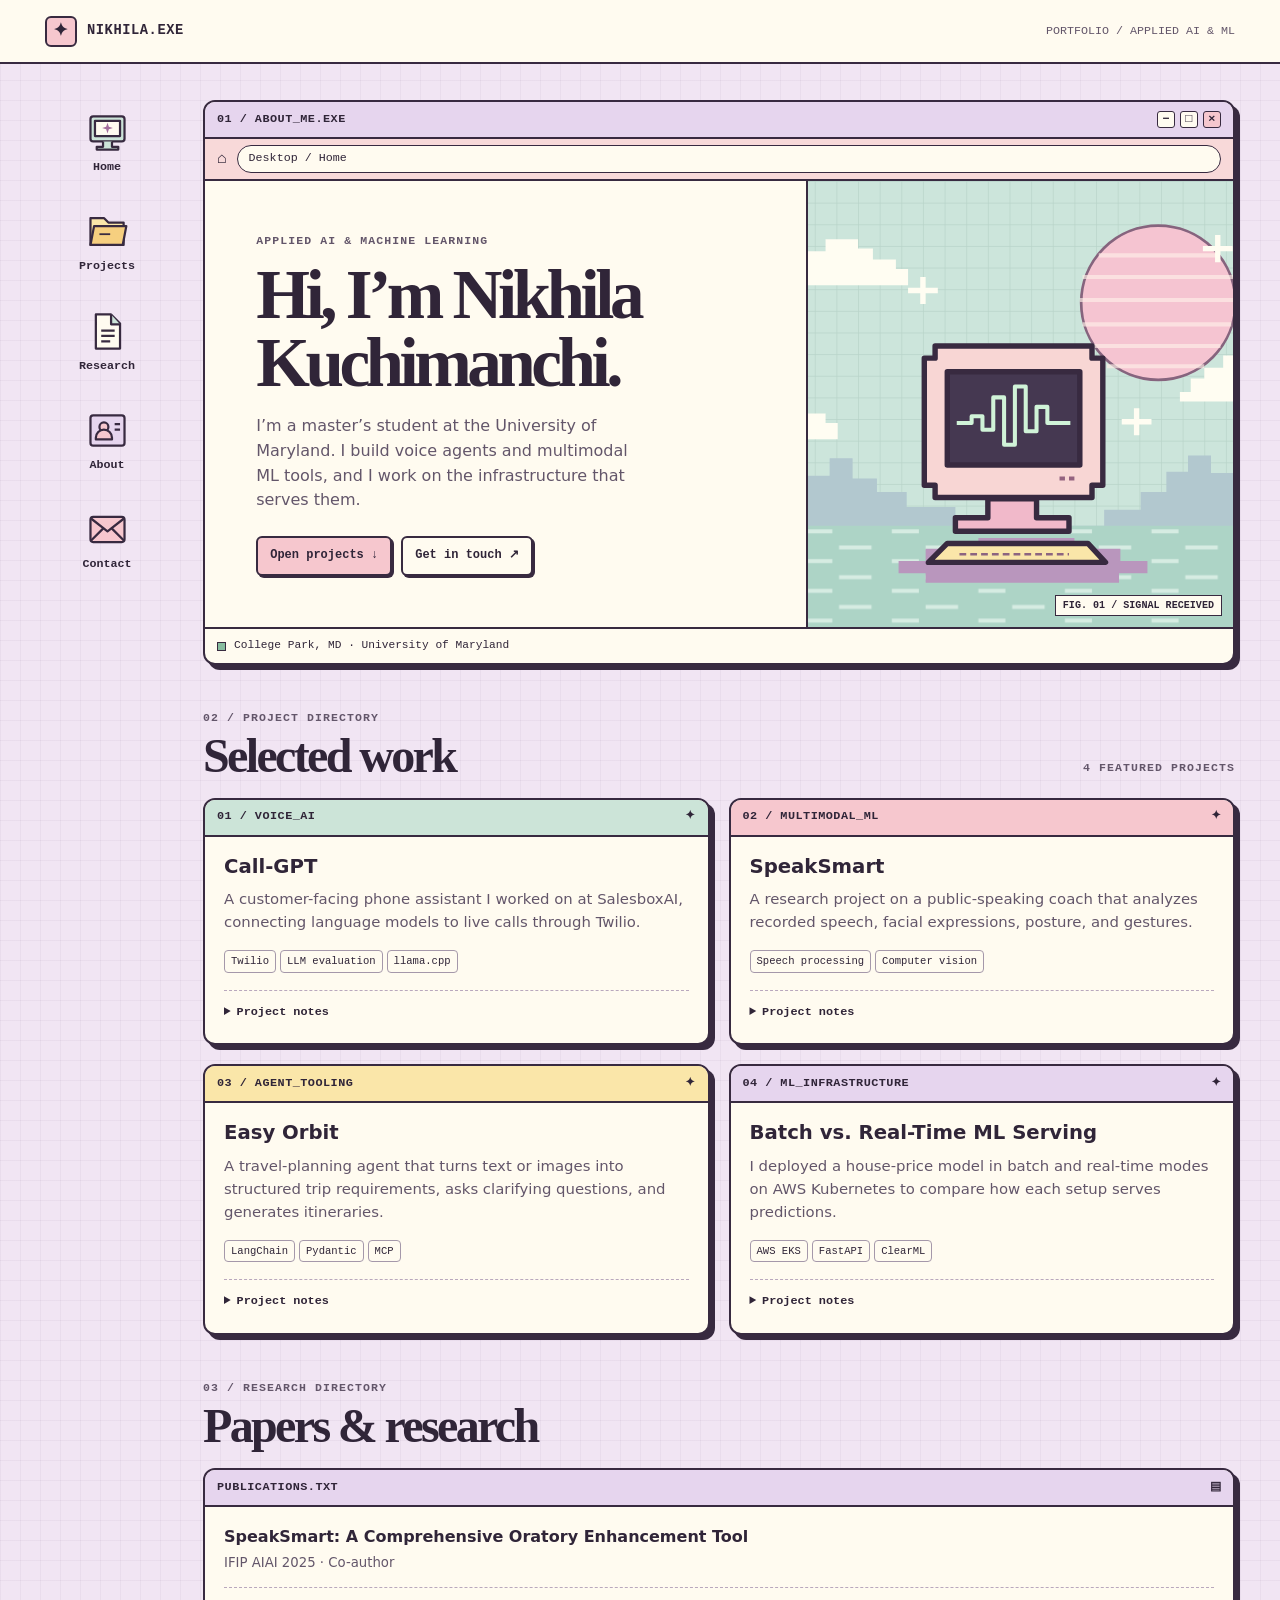
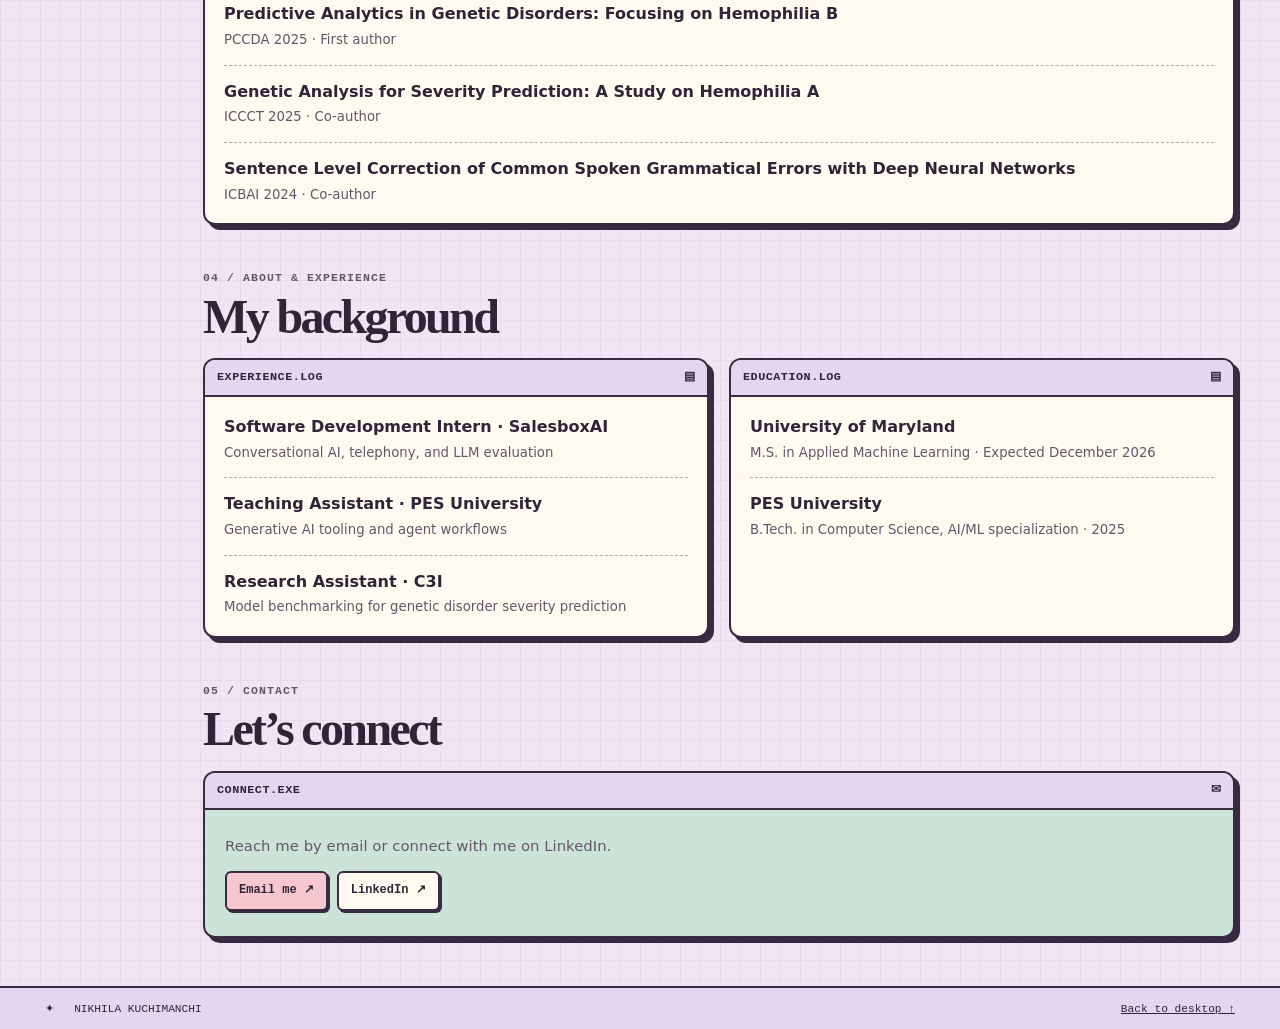
==== index.html @ ba409676 "Add files via upload" ====
<!doctype html>
<html lang="en">
<head>
<meta charset="utf-8">
<meta name="viewport" content="width=device-width,initial-scale=1">
<meta name="description" content="Nikhila Kuchimanchi’s portfolio. Applied machine learning, voice AI, multimodal research, and cloud deployment.">
<meta property="og:type" content="website">
<meta property="og:title" content="Nikhila Kuchimanchi | Applied AI & ML">
<meta property="og:description" content="Explore my work in voice AI, agent tooling, multimodal ML, and cloud deployment.">
<meta name="theme-color" content="#e4d5ec">
<title>Nikhila Kuchimanchi | Applied AI & ML</title>
<style>
:root {
  color-scheme: light;
  --ink: #302538;
  --muted: #63566a;
  --border: #382a40;
  --paper: #fffbf0;
  --lilac: #e6d5ee;
  --pink: #f6c7ce;
  --mint: #cce4d8;
  --yellow: #fae6a9;
  --mono: ui-monospace, "SFMono-Regular", Consolas, monospace;
}
* { box-sizing: border-box; }
html { scroll-behavior: smooth; }
body {
  margin: 0;
  color: var(--ink);
  font-family: system-ui, sans-serif;
  background-color: #f1e5f3;
  background-image: linear-gradient(#755b8010 1px, transparent 1px), linear-gradient(90deg, #755b8010 1px, transparent 1px);
  background-size: 20px 20px;
  line-height: 1.55;
}
a { color: inherit; }
a:focus-visible, summary:focus-visible { outline: 3px solid #7b477a; outline-offset: 4px; }
.skip { position: absolute; left: .7rem; top: -6rem; z-index: 3; background: var(--paper); padding: .5rem .8rem; }
.skip:focus { top: .7rem; }
.shell { width: min(1190px, calc(100% - 48px)); margin: 0 auto; }
.mono { font-family: var(--mono); }
.top { background: var(--paper); border-bottom: 2px solid var(--border); }
.top .shell, .taskbar .shell { display: flex; align-items: center; justify-content: space-between; gap: 16px; }
.top .shell { min-height: 62px; }
.brand { display: inline-flex; align-items: center; gap: 10px; font-size: .86rem; font-weight: 800; text-decoration: none; letter-spacing: .04em; }
.brand-mark { display: grid; place-items: center; width: 32px; height: 31px; border: 2px solid var(--border); border-radius: 6px; background: var(--pink); font-size: 1.12rem; }
.top-note { font-size: .73rem; color: var(--muted); }
.desktop { display: grid; grid-template-columns: 124px minmax(0, 1fr); gap: 34px; align-items: start; padding-block: 36px 48px; }
.shortcuts { position: sticky; top: 24px; display: grid; gap: 13px; }
.shortcut { display: grid; justify-items: center; gap: 5px; text-align: center; padding: 10px 5px; border: 1px solid transparent; border-radius: 7px; text-decoration: none; font: 700 .73rem/1.4 var(--mono); }
.shortcut:hover { background: var(--paper); border-color: var(--border); }
.shortcut svg { width: 43px; height: 43px; }
main { min-width: 0; }
section { scroll-margin-top: 22px; }
.window { border: 2px solid var(--border); border-radius: 12px; background: var(--paper); box-shadow: 5px 5px 0 var(--border); overflow: hidden; }
.titlebar { background: var(--lilac); min-height: 37px; border-bottom: 2px solid var(--border); padding: 6px 12px; display: flex; justify-content: space-between; align-items: center; gap: 10px; font: 800 .74rem/1.3 var(--mono); letter-spacing: .04em; }
.controls { display: inline-flex; gap: 5px; flex-shrink: 0; }
.controls span { display: grid; place-items: center; width: 18px; height: 17px; border: 1px solid var(--border); border-radius: 3px; background: var(--paper); }
.controls span:last-child { background: var(--pink); }
.address { display: flex; align-items: center; gap: 10px; min-height: 42px; padding: 6px 12px; background: #f8d9d9; border-bottom: 2px solid var(--border); font: .73rem/1.3 var(--mono); }
.address a { font-size: 1rem; font-weight: 800; text-decoration: none; }
.address span { flex: 1; background: var(--paper); border: 1px solid var(--border); border-radius: 20px; padding: 5px 11px; }
.hero { display: grid; grid-template-columns: minmax(0, 1.17fr) minmax(0, .83fr); }
.hero-copy { padding: clamp(24px, 4vw, 54px); align-self: center; }
.eyebrow { margin: 0 0 12px; color: var(--muted); font: 800 .72rem/1.5 var(--mono); letter-spacing: .095em; text-transform: uppercase; }
h1, h2, h3, p { overflow-wrap: break-word; }
h1, h2 { font-family: Georgia, serif; }
h1 { margin: 0; font-size: clamp(2.5rem, 5.4vw, 4.9rem); line-height: .98; letter-spacing: -.065em; }
.hero-copy .intro { max-width: 39ch; color: var(--muted); margin: 17px 0 23px; font-size: 1rem; }
.buttons { display: flex; flex-wrap: wrap; gap: 9px; }
.button { display: inline-flex; align-items: center; min-height: 40px; padding: 8px 12px; border: 2px solid var(--border); border-radius: 6px; background: var(--pink); box-shadow: 2px 2px var(--border); font: 800 .75rem/1.3 var(--mono); text-decoration: none; }
.button.alt { background: var(--paper); }
.button:hover { background: var(--yellow); }
.art { position: relative; display: grid; place-items: center; min-height: 330px; overflow: hidden; border-left: 2px solid var(--border); background: #cfe5dc; }
.art svg { width: 100%; height: 100%; min-height: inherit; position: absolute; inset: 0; }
.art-label { position: absolute; bottom: 11px; right: 11px; background: var(--paper); border: 1px solid var(--border); padding: 4px 7px; font: 700 .63rem var(--mono); }
.status { display: flex; gap: 8px; align-items: center; padding: 9px 12px; border-top: 2px solid var(--border); font: .7rem/1.4 var(--mono); }
.status-dot { width: 9px; height: 9px; background: #87bc9f; border: 1px solid var(--border); display: inline-block; flex: 0 0 9px; }
.section-head { display: flex; align-items: end; justify-content: space-between; flex-wrap: wrap; gap: 8px 24px; margin: 44px 0 16px; }
.section-head h2 { font-size: clamp(2rem, 4vw, 3rem); letter-spacing: -.055em; line-height: 1.05; margin: 0; }
.section-head p { margin: 0 0 5px; }
.projects { display: grid; grid-template-columns: repeat(2, minmax(0, 1fr)); gap: 19px; align-items: start; }
.project .titlebar { background: var(--mint); }
.project:nth-child(2) .titlebar { background: var(--pink); }
.project:nth-child(3) .titlebar { background: var(--yellow); }
.project:nth-child(4) .titlebar { background: var(--lilac); }
.project-body, .pane { padding: 18px 19px; }
.project h3, .pane h3 { margin: 0; font-size: 1.23rem; line-height: 1.25; }
.project p, .pane p { margin: 9px 0 13px; font-size: .93rem; color: var(--muted); }
.tag { display: inline-block; margin: 0 4px 5px 0; padding: 3px 6px; border: 1px solid #a598aa; border-radius: 4px; font: .66rem/1.35 var(--mono); }
details { margin-top: 12px; padding-top: 9px; border-top: 1px dashed #b9a8bd; }
summary { width: fit-content; cursor: pointer; font: 800 .74rem/1.5 var(--mono); padding: 4px 0; }
summary:hover { text-decoration: underline; }
.research-list, .experience-list { list-style: none; padding: 0; margin: 0; }
.research-list li, .experience-list li { padding: 14px 0; border-top: 1px dashed #b9a8bd; }
.research-list li:first-child, .experience-list li:first-child { border-top: 0; padding-top: 0; }
.research-list li:last-child, .experience-list li:last-child { padding-bottom: 0; }
.research-list span, .experience-list span { display: block; color: var(--muted); font-size: .83rem; margin-top: 3px; }
.about-layout { display: grid; grid-template-columns: 1fr 1fr; gap: 20px; }
.contact { background: var(--mint); }
.contact .pane { padding: 25px 20px; }
.contact p { margin-top: 0; }
.taskbar { background: var(--lilac); border-top: 2px solid var(--border); }
.taskbar .shell { padding-block: 13px; font-size: .7rem; }
@media (max-width: 920px) {
  .desktop { grid-template-columns: 90px minmax(0, 1fr); gap: 17px; }
  .hero-copy { padding: 28px; }
}
@media (max-width: 720px) {
  .shell { width: calc(100% - 34px); }
  .desktop { display: block; padding-top: 10px; }
  .shortcuts { position: static; display: grid; grid-template-columns: repeat(5, minmax(0, 1fr)); gap: 2px; margin-bottom: 10px; }
  .shortcut { padding: 5px 1px; font-size: .61rem; }
  .shortcut svg { width: 32px; height: 32px; }
  .hero { grid-template-columns: minmax(0, 1fr); }
  .hero-copy { padding: 24px; }
  .art { min-height: 220px; border-left: 0; border-top: 2px solid var(--border); }
  .art-label { display: none; }
  .top .shell { min-height: 51px; }
}
@media (max-width: 520px) {
  .projects, .about-layout { grid-template-columns: minmax(0, 1fr); }
  .top-note { display: none; }
  .section-head { margin-top: 33px; }
}
@media (prefers-reduced-motion: reduce) { html { scroll-behavior: auto; } }
</style>
</head>
<body id="top">
<a class="skip" href="#main">Skip to content</a>
<svg xmlns="http://www.w3.org/2000/svg" width="0" height="0" aria-hidden="true" style="position:absolute">
  <symbol id="i-home" viewBox="0 0 48 48"><g stroke="#382a40" stroke-width="2.5" stroke-linejoin="round"><rect x="5" y="6" width="38" height="28" rx="3" fill="#cce4d8"/><rect x="10" y="11" width="28" height="17" fill="#fffbf0"/><path d="M19 34v6h-7v3h24v-3h-7v-6" fill="#cce4d8"/></g><path d="m24 13 1.5 4.5L30 19l-4.5 1.5L24 25l-1.5-4.5L18 19l4.5-1.5Z" fill="#a36c9d"/></symbol>
  <symbol id="i-folder" viewBox="0 0 48 48"><g stroke="#382a40" stroke-width="2.5" stroke-linejoin="round"><path d="M5 39V9h15l5 5h17v25Z" fill="#fae6a9"/><path d="M5 39l4-21h36l-4 21Z" fill="#f6cf7f"/></g><path d="M15 27h12" stroke="#382a40" stroke-width="2"/></symbol>
  <symbol id="i-file" viewBox="0 0 48 48"><g stroke="#382a40" stroke-width="2.5" stroke-linejoin="round"><path d="M11 5h17l10 10v28H11Z" fill="#fffbf0"/><path d="M28 5v11h10" fill="#cce4d8"/><path d="M17 23h15m-15 6h15m-15 6h10"/></g></symbol>
  <symbol id="i-user" viewBox="0 0 48 48"><g stroke="#382a40" stroke-width="2.5" stroke-linejoin="round"><rect x="5" y="7" width="38" height="34" rx="3" fill="#e6d5ee"/><circle cx="20" cy="20" r="5" fill="#f6c7ce"/><path d="M11 34v-2a9 9 0 0 1 18 0v2Z" fill="#f6c7ce"/><path d="M32 17h6m-6 6h6"/></g></symbol>
  <symbol id="i-mail" viewBox="0 0 48 48"><g stroke="#382a40" stroke-width="2.5" stroke-linejoin="round"><rect x="5" y="10" width="38" height="28" rx="3" fill="#f6c7ce"/><path d="m6 12 18 14 18-14M6 36l13-13m23 13L29 23" fill="none"/></g></symbol>
</svg>
<header class="top">
  <div class="shell">
    <a href="#top" class="brand mono"><span class="brand-mark" aria-hidden="true">✦</span> NIKHILA.EXE</a>
    <span class="top-note mono">PORTFOLIO / APPLIED AI &amp; ML</span>
  </div>
</header>
<div class="shell desktop">
  <nav class="shortcuts" aria-label="Desktop shortcuts">
    <a class="shortcut" href="#top"><svg aria-hidden="true"><use href="#i-home"/></svg>Home</a>
    <a class="shortcut" href="#projects"><svg aria-hidden="true"><use href="#i-folder"/></svg>Projects</a>
    <a class="shortcut" href="#research"><svg aria-hidden="true"><use href="#i-file"/></svg>Research</a>
    <a class="shortcut" href="#experience"><svg aria-hidden="true"><use href="#i-user"/></svg>About</a>
    <a class="shortcut" href="#contact"><svg aria-hidden="true"><use href="#i-mail"/></svg>Contact</a>
  </nav>
  <main id="main">
    <section class="window" aria-labelledby="intro-title">
      <div class="titlebar"><span>01 / ABOUT_ME.EXE</span><span class="controls" aria-hidden="true"><span>−</span><span>□</span><span>×</span></span></div>
      <div class="address"><a href="#top" aria-label="Back to desktop top">⌂</a><span>Desktop / Home</span></div>
      <div class="hero">
        <div class="hero-copy">
          <p class="eyebrow">Applied AI &amp; Machine Learning</p>
          <h1 id="intro-title">Hi, I’m Nikhila Kuchimanchi.</h1>
          <p class="intro">I’m a master’s student at the University of Maryland. I build voice agents and multimodal ML tools, and I work on the infrastructure that serves them.</p>
          <div class="buttons"><a class="button" href="#projects">Open projects ↓</a><a class="button alt" href="#contact">Get in touch ↗</a></div>
        </div>
        <div class="art">
          <svg viewBox="0 0 400 330" preserveAspectRatio="xMidYMid slice" role="img" aria-label="Pixel art of a retro computer showing a speech waveform under a pastel sky">
            <defs>
              <pattern id="sky-grid" width="16" height="16" patternUnits="userSpaceOnUse"><path d="M16 0H0v16" fill="none" stroke="#6b8f83" stroke-opacity=".2"/></pattern>
              <pattern id="water" width="64" height="22" patternUnits="userSpaceOnUse"><path d="M2 7h24m15 10h20" fill="none" stroke="#f7fff9" stroke-width="3" opacity=".55"/></pattern>
              <path id="cloud" d="M0 33h8V23h10v-8h14V6h24v7h11v8h17v7h9v12H0Z"/>
              <path id="spark" d="M9 0h4v8h9v4h-9v8H9v-8H0V8h9Z"/>
            </defs>
            <path fill="#cce5db" d="M0 0h400v330H0z"/>
            <path fill="url(#sky-grid)" d="M0 0h400v330H0z"/>
            <circle cx="302" cy="90" r="57" fill="#f5c4d1" stroke="#86647e" stroke-width="2"/>
            <path d="M258 55h88m-100 16h113m-115 17h115m-113 18h110m-104 16h96m-84 15h72" fill="none" stroke="#fff0e9" stroke-width="3" opacity=".65"/>
            <g fill="#fffdf2"><use href="#cloud" x="24" y="37"/><use href="#cloud" x="318" y="123"/><use href="#cloud" x="-28" y="151"/><use href="#spark" x="117" y="71"/><use href="#spark" x="335" y="40"/><use href="#spark" x="275" y="168"/></g>
            <path d="M0 242h23v-12h18v-12h18v-13h17v15h18v10h22v11h36v14h110v-12h27v-13h19v-15h16v-12h17v13h19v12h24v11h16v91H0Z" fill="#b2c8cf"/>
            <path d="M0 255h400v75H0z" fill="#add4c6"/><path d="M0 255h400v75H0z" fill="url(#water)"/>
            <path d="M110 281h20v-9h39v-8h71v8h34v9h20v9h-21v7H130v-7h-20Z" fill="#b996bd"/>
            <g stroke="#382a40" stroke-width="4" stroke-linejoin="round">
              <path d="M137 122h116v9h8v94h-8v9H137v-9h-8v-94h8Z" fill="#f8d6d4"/>
              <path d="M146 141h98v69h-98Z" fill="#453851"/>
              <path d="M176 235h36v14h24v10h-84v-10h24Z" fill="#f1b9ca"/>
              <path d="M146 268h104l13 14H132Z" fill="#fae6a9"/>
            </g>
            <path d="M153 179h11v-5h8v10h8v-24h8v35h8v-43h8v33h8v-18h8v12h17" fill="none" stroke="#d0f3d8" stroke-width="3" stroke-linejoin="round"/>
            <path d="M155 276h81" stroke="#8c6480" stroke-width="2" stroke-dasharray="5 3"/>
            <path d="M229 220h13" stroke="#93627f" stroke-width="3" stroke-dasharray="4 3"/>
          </svg>
          <span class="art-label" aria-hidden="true">FIG. 01 / SIGNAL RECEIVED</span>
        </div>
      </div>
      <div class="status"><span class="status-dot" aria-hidden="true"></span> College Park, MD · University of Maryland</div>
    </section>

    <section id="projects" aria-labelledby="projects-title">
      <div class="section-head"><div><p class="eyebrow">02 / Project directory</p><h2 id="projects-title">Selected work</h2></div><p class="eyebrow">4 featured projects</p></div>
      <div class="projects">
        <article class="window project">
          <div class="titlebar"><span>01 / VOICE_AI</span><span aria-hidden="true">✦</span></div>
          <div class="project-body">
            <h3>Call-GPT</h3>
            <p>A customer-facing phone assistant I worked on at SalesboxAI, connecting language models to live calls through Twilio.</p>
            <span class="tag">Twilio</span><span class="tag">LLM evaluation</span><span class="tag">llama.cpp</span>
            <details><summary>Project notes</summary><p>I worked on model selection, prompt optimization, and multi-step call flows for service selection, billing, and payments.</p></details>
          </div>
        </article>
        <article class="window project">
          <div class="titlebar"><span>02 / MULTIMODAL_ML</span><span aria-hidden="true">✦</span></div>
          <div class="project-body">
            <h3>SpeakSmart</h3>
            <p>A research project on a public-speaking coach that analyzes recorded speech, facial expressions, posture, and gestures.</p>
            <span class="tag">Speech processing</span><span class="tag">Computer vision</span>
            <details><summary>Project notes</summary><p>I co-authored the paper. The system brings together grammar correction, disfluency detection, and visual analysis to give speakers feedback on their delivery.</p><p><a href="#research">See the research entry ↓</a></p></details>
          </div>
        </article>
        <article class="window project">
          <div class="titlebar"><span>03 / AGENT_TOOLING</span><span aria-hidden="true">✦</span></div>
          <div class="project-body">
            <h3>Easy Orbit</h3>
            <p>A travel-planning agent that turns text or images into structured trip requirements, asks clarifying questions, and generates itineraries.</p>
            <span class="tag">LangChain</span><span class="tag">Pydantic</span><span class="tag">MCP</span>
            <details><summary>Project notes</summary><p>I extended the agent with travel search, trip-budget calculations, and currency conversion through a FastMCP tool server.</p></details>
          </div>
        </article>
        <article class="window project">
          <div class="titlebar"><span>04 / ML_INFRASTRUCTURE</span><span aria-hidden="true">✦</span></div>
          <div class="project-body">
            <h3>Batch vs. Real-Time ML Serving</h3>
            <p>I deployed a house-price model in batch and real-time modes on AWS Kubernetes to compare how each setup serves predictions.</p>
            <span class="tag">AWS EKS</span><span class="tag">FastAPI</span><span class="tag">ClearML</span>
            <details><summary>Project notes</summary><p>I tracked experiments with ClearML, containerized the inference workloads, and measured latency on the real-time API.</p></details>
          </div>
        </article>
      </div>
    </section>

    <section id="research" aria-labelledby="research-title">
      <div class="section-head"><div><p class="eyebrow">03 / Research directory</p><h2 id="research-title">Papers &amp; research</h2></div></div>
      <div class="window">
        <div class="titlebar"><span>PUBLICATIONS.TXT</span><span aria-hidden="true">▤</span></div>
        <div class="pane"><ul class="research-list">
          <li><strong>SpeakSmart: A Comprehensive Oratory Enhancement Tool</strong><span>IFIP AIAI 2025 · Co-author</span></li>
          <li><strong>Predictive Analytics in Genetic Disorders: Focusing on Hemophilia B</strong><span>PCCDA 2025 · First author</span></li>
          <li><strong>Genetic Analysis for Severity Prediction: A Study on Hemophilia A</strong><span>ICCCT 2025 · Co-author</span></li>
          <li><strong>Sentence Level Correction of Common Spoken Grammatical Errors with Deep Neural Networks</strong><span>ICBAI 2024 · Co-author</span></li>
        </ul></div>
      </div>
    </section>

    <section id="experience" aria-labelledby="experience-title">
      <div class="section-head"><div><p class="eyebrow">04 / About &amp; experience</p><h2 id="experience-title">My background</h2></div></div>
      <div class="about-layout">
        <div class="window">
          <div class="titlebar"><span>EXPERIENCE.LOG</span><span aria-hidden="true">▤</span></div>
          <div class="pane"><ul class="experience-list">
            <li><strong>Software Development Intern · SalesboxAI</strong><span>Conversational AI, telephony, and LLM evaluation</span></li>
            <li><strong>Teaching Assistant · PES University</strong><span>Generative AI tooling and agent workflows</span></li>
            <li><strong>Research Assistant · C3I</strong><span>Model benchmarking for genetic disorder severity prediction</span></li>
          </ul></div>
        </div>
        <div class="window">
          <div class="titlebar"><span>EDUCATION.LOG</span><span aria-hidden="true">▤</span></div>
          <div class="pane"><ul class="experience-list">
            <li><strong>University of Maryland</strong><span>M.S. in Applied Machine Learning · Expected December 2026</span></li>
            <li><strong>PES University</strong><span>B.Tech. in Computer Science, AI/ML specialization · 2025</span></li>
          </ul></div>
        </div>
      </div>
    </section>

    <section id="contact" aria-labelledby="contact-title">
      <div class="section-head"><div><p class="eyebrow">05 / Contact</p><h2 id="contact-title">Let’s connect</h2></div></div>
      <div class="window contact">
        <div class="titlebar"><span>CONNECT.EXE</span><span aria-hidden="true">✉</span></div>
        <div class="pane">
          <p>Reach me by email or connect with me on LinkedIn.</p>
          <div class="buttons"><a class="button" href="mailto:nikhila.kuchimanchi@gmail.com">Email me ↗</a><a class="button alt" href="https://www.linkedin.com/in/nikhila-kuchimanchi-6388362a7/">LinkedIn ↗</a></div>
        </div>
      </div>
    </section>
  </main>
</div>
<footer class="taskbar"><div class="shell mono"><span>✦ &nbsp; NIKHILA KUCHIMANCHI</span><a href="#top">Back to desktop ↑</a></div></footer>
</body>
</html>
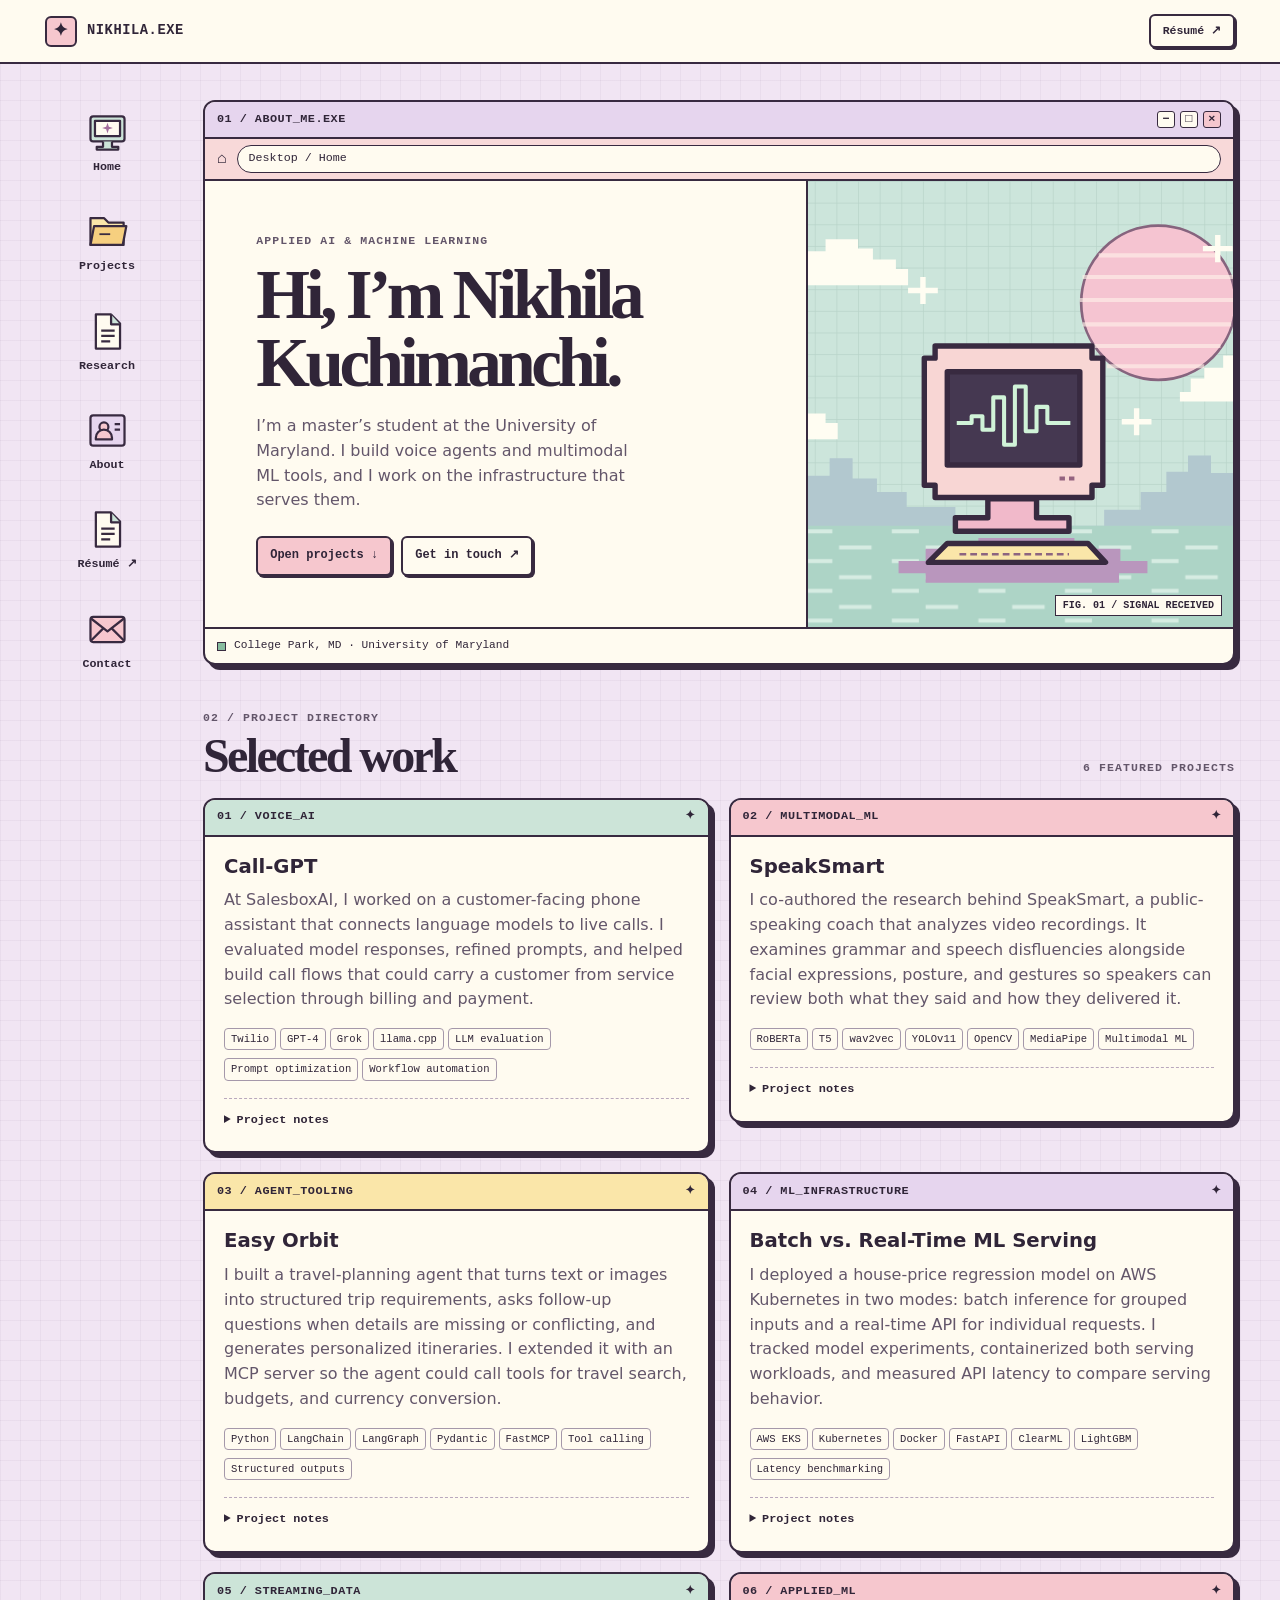
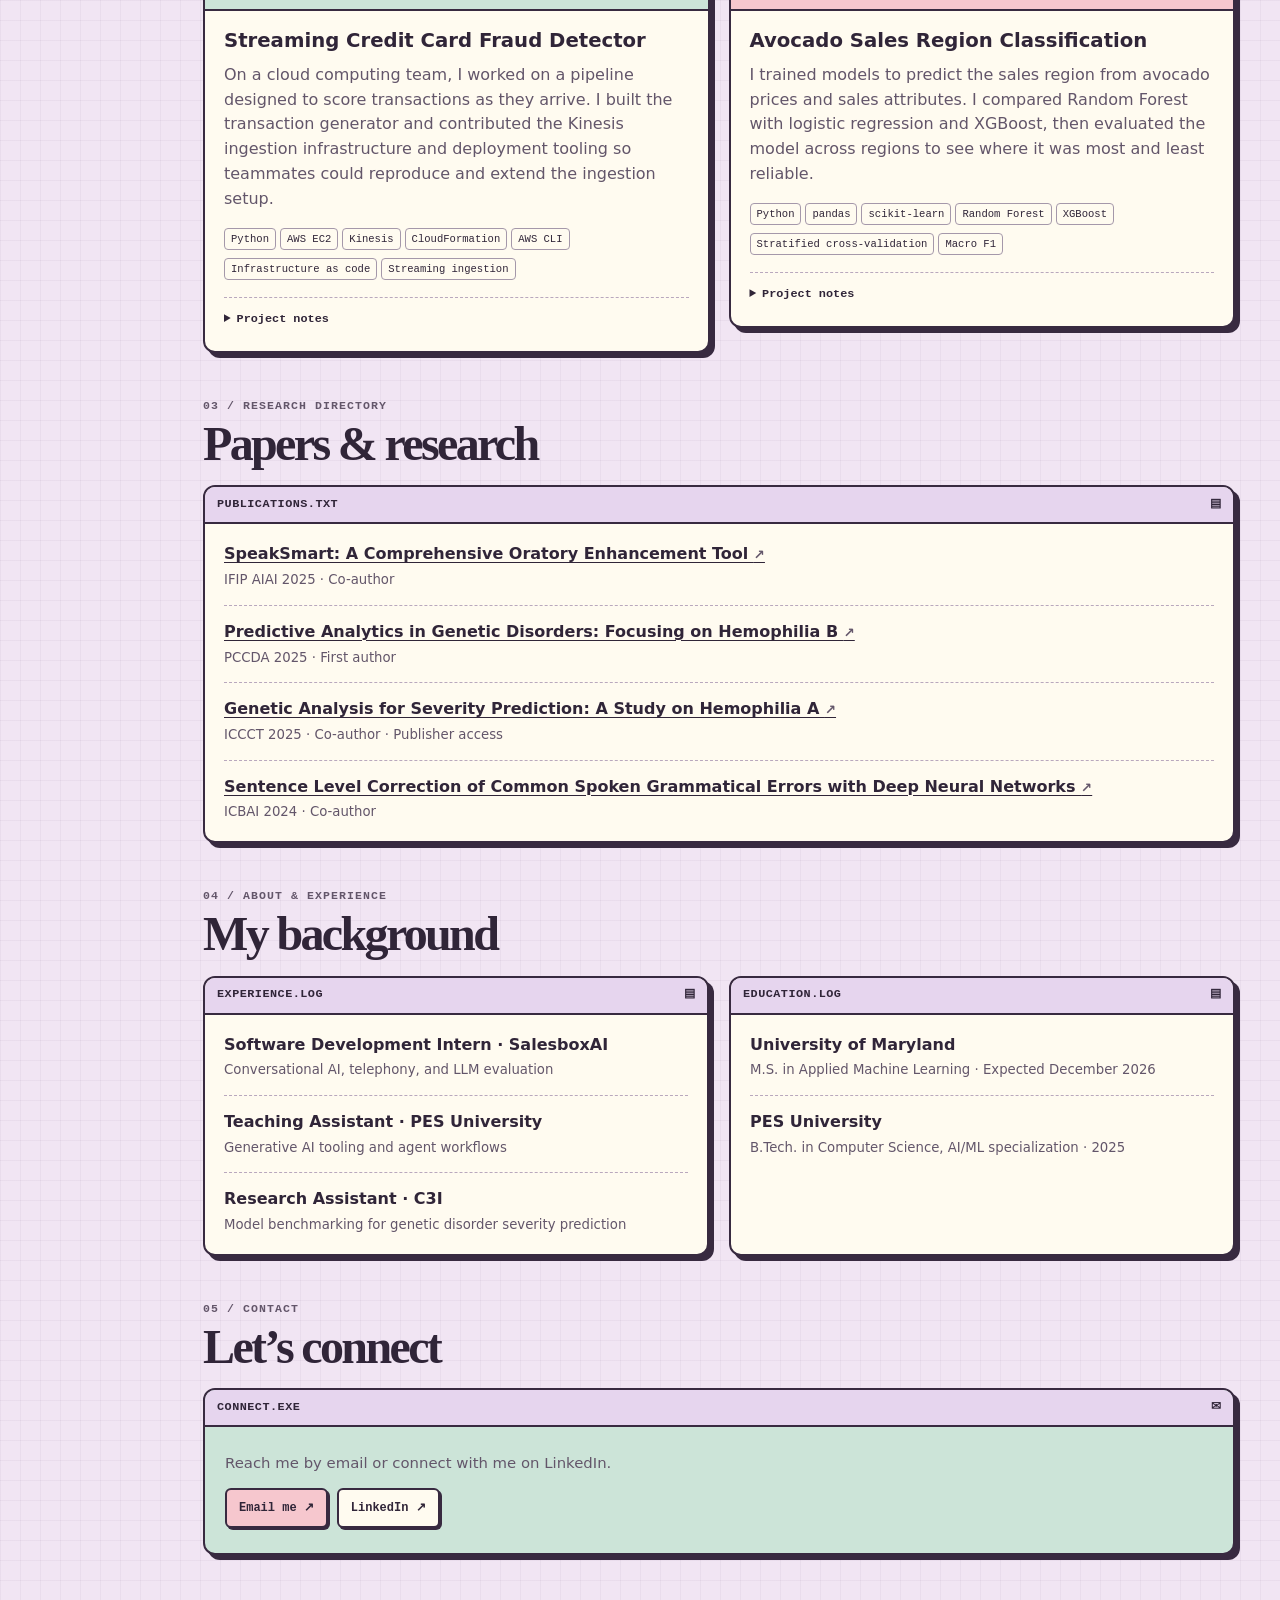
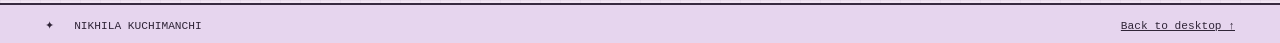
==== commit b0dfdd45: "Add files via upload" ====
--- a/index.html
+++ b/index.html
@@ -9,122 +9,7 @@
 <meta property="og:description" content="Explore my work in voice AI, agent tooling, multimodal ML, and cloud deployment.">
 <meta name="theme-color" content="#e4d5ec">
 <title>Nikhila Kuchimanchi | Applied AI & ML</title>
-<style>
-:root {
-  color-scheme: light;
-  --ink: #302538;
-  --muted: #63566a;
-  --border: #382a40;
-  --paper: #fffbf0;
-  --lilac: #e6d5ee;
-  --pink: #f6c7ce;
-  --mint: #cce4d8;
-  --yellow: #fae6a9;
-  --mono: ui-monospace, "SFMono-Regular", Consolas, monospace;
-}
-* { box-sizing: border-box; }
-html { scroll-behavior: smooth; }
-body {
-  margin: 0;
-  color: var(--ink);
-  font-family: system-ui, sans-serif;
-  background-color: #f1e5f3;
-  background-image: linear-gradient(#755b8010 1px, transparent 1px), linear-gradient(90deg, #755b8010 1px, transparent 1px);
-  background-size: 20px 20px;
-  line-height: 1.55;
-}
-a { color: inherit; }
-a:focus-visible, summary:focus-visible { outline: 3px solid #7b477a; outline-offset: 4px; }
-.skip { position: absolute; left: .7rem; top: -6rem; z-index: 3; background: var(--paper); padding: .5rem .8rem; }
-.skip:focus { top: .7rem; }
-.shell { width: min(1190px, calc(100% - 48px)); margin: 0 auto; }
-.mono { font-family: var(--mono); }
-.top { background: var(--paper); border-bottom: 2px solid var(--border); }
-.top .shell, .taskbar .shell { display: flex; align-items: center; justify-content: space-between; gap: 16px; }
-.top .shell { min-height: 62px; }
-.brand { display: inline-flex; align-items: center; gap: 10px; font-size: .86rem; font-weight: 800; text-decoration: none; letter-spacing: .04em; }
-.brand-mark { display: grid; place-items: center; width: 32px; height: 31px; border: 2px solid var(--border); border-radius: 6px; background: var(--pink); font-size: 1.12rem; }
-.top-note { font-size: .73rem; color: var(--muted); }
-.desktop { display: grid; grid-template-columns: 124px minmax(0, 1fr); gap: 34px; align-items: start; padding-block: 36px 48px; }
-.shortcuts { position: sticky; top: 24px; display: grid; gap: 13px; }
-.shortcut { display: grid; justify-items: center; gap: 5px; text-align: center; padding: 10px 5px; border: 1px solid transparent; border-radius: 7px; text-decoration: none; font: 700 .73rem/1.4 var(--mono); }
-.shortcut:hover { background: var(--paper); border-color: var(--border); }
-.shortcut svg { width: 43px; height: 43px; }
-main { min-width: 0; }
-section { scroll-margin-top: 22px; }
-.window { border: 2px solid var(--border); border-radius: 12px; background: var(--paper); box-shadow: 5px 5px 0 var(--border); overflow: hidden; }
-.titlebar { background: var(--lilac); min-height: 37px; border-bottom: 2px solid var(--border); padding: 6px 12px; display: flex; justify-content: space-between; align-items: center; gap: 10px; font: 800 .74rem/1.3 var(--mono); letter-spacing: .04em; }
-.controls { display: inline-flex; gap: 5px; flex-shrink: 0; }
-.controls span { display: grid; place-items: center; width: 18px; height: 17px; border: 1px solid var(--border); border-radius: 3px; background: var(--paper); }
-.controls span:last-child { background: var(--pink); }
-.address { display: flex; align-items: center; gap: 10px; min-height: 42px; padding: 6px 12px; background: #f8d9d9; border-bottom: 2px solid var(--border); font: .73rem/1.3 var(--mono); }
-.address a { font-size: 1rem; font-weight: 800; text-decoration: none; }
-.address span { flex: 1; background: var(--paper); border: 1px solid var(--border); border-radius: 20px; padding: 5px 11px; }
-.hero { display: grid; grid-template-columns: minmax(0, 1.17fr) minmax(0, .83fr); }
-.hero-copy { padding: clamp(24px, 4vw, 54px); align-self: center; }
-.eyebrow { margin: 0 0 12px; color: var(--muted); font: 800 .72rem/1.5 var(--mono); letter-spacing: .095em; text-transform: uppercase; }
-h1, h2, h3, p { overflow-wrap: break-word; }
-h1, h2 { font-family: Georgia, serif; }
-h1 { margin: 0; font-size: clamp(2.5rem, 5.4vw, 4.9rem); line-height: .98; letter-spacing: -.065em; }
-.hero-copy .intro { max-width: 39ch; color: var(--muted); margin: 17px 0 23px; font-size: 1rem; }
-.buttons { display: flex; flex-wrap: wrap; gap: 9px; }
-.button { display: inline-flex; align-items: center; min-height: 40px; padding: 8px 12px; border: 2px solid var(--border); border-radius: 6px; background: var(--pink); box-shadow: 2px 2px var(--border); font: 800 .75rem/1.3 var(--mono); text-decoration: none; }
-.button.alt { background: var(--paper); }
-.button:hover { background: var(--yellow); }
-.art { position: relative; display: grid; place-items: center; min-height: 330px; overflow: hidden; border-left: 2px solid var(--border); background: #cfe5dc; }
-.art svg { width: 100%; height: 100%; min-height: inherit; position: absolute; inset: 0; }
-.art-label { position: absolute; bottom: 11px; right: 11px; background: var(--paper); border: 1px solid var(--border); padding: 4px 7px; font: 700 .63rem var(--mono); }
-.status { display: flex; gap: 8px; align-items: center; padding: 9px 12px; border-top: 2px solid var(--border); font: .7rem/1.4 var(--mono); }
-.status-dot { width: 9px; height: 9px; background: #87bc9f; border: 1px solid var(--border); display: inline-block; flex: 0 0 9px; }
-.section-head { display: flex; align-items: end; justify-content: space-between; flex-wrap: wrap; gap: 8px 24px; margin: 44px 0 16px; }
-.section-head h2 { font-size: clamp(2rem, 4vw, 3rem); letter-spacing: -.055em; line-height: 1.05; margin: 0; }
-.section-head p { margin: 0 0 5px; }
-.projects { display: grid; grid-template-columns: repeat(2, minmax(0, 1fr)); gap: 19px; align-items: start; }
-.project .titlebar { background: var(--mint); }
-.project:nth-child(2) .titlebar { background: var(--pink); }
-.project:nth-child(3) .titlebar { background: var(--yellow); }
-.project:nth-child(4) .titlebar { background: var(--lilac); }
-.project-body, .pane { padding: 18px 19px; }
-.project h3, .pane h3 { margin: 0; font-size: 1.23rem; line-height: 1.25; }
-.project p, .pane p { margin: 9px 0 13px; font-size: .93rem; color: var(--muted); }
-.tag { display: inline-block; margin: 0 4px 5px 0; padding: 3px 6px; border: 1px solid #a598aa; border-radius: 4px; font: .66rem/1.35 var(--mono); }
-details { margin-top: 12px; padding-top: 9px; border-top: 1px dashed #b9a8bd; }
-summary { width: fit-content; cursor: pointer; font: 800 .74rem/1.5 var(--mono); padding: 4px 0; }
-summary:hover { text-decoration: underline; }
-.research-list, .experience-list { list-style: none; padding: 0; margin: 0; }
-.research-list li, .experience-list li { padding: 14px 0; border-top: 1px dashed #b9a8bd; }
-.research-list li:first-child, .experience-list li:first-child { border-top: 0; padding-top: 0; }
-.research-list li:last-child, .experience-list li:last-child { padding-bottom: 0; }
-.research-list span, .experience-list span { display: block; color: var(--muted); font-size: .83rem; margin-top: 3px; }
-.about-layout { display: grid; grid-template-columns: 1fr 1fr; gap: 20px; }
-.contact { background: var(--mint); }
-.contact .pane { padding: 25px 20px; }
-.contact p { margin-top: 0; }
-.taskbar { background: var(--lilac); border-top: 2px solid var(--border); }
-.taskbar .shell { padding-block: 13px; font-size: .7rem; }
-@media (max-width: 920px) {
-  .desktop { grid-template-columns: 90px minmax(0, 1fr); gap: 17px; }
-  .hero-copy { padding: 28px; }
-}
-@media (max-width: 720px) {
-  .shell { width: calc(100% - 34px); }
-  .desktop { display: block; padding-top: 10px; }
-  .shortcuts { position: static; display: grid; grid-template-columns: repeat(5, minmax(0, 1fr)); gap: 2px; margin-bottom: 10px; }
-  .shortcut { padding: 5px 1px; font-size: .61rem; }
-  .shortcut svg { width: 32px; height: 32px; }
-  .hero { grid-template-columns: minmax(0, 1fr); }
-  .hero-copy { padding: 24px; }
-  .art { min-height: 220px; border-left: 0; border-top: 2px solid var(--border); }
-  .art-label { display: none; }
-  .top .shell { min-height: 51px; }
-}
-@media (max-width: 520px) {
-  .projects, .about-layout { grid-template-columns: minmax(0, 1fr); }
-  .top-note { display: none; }
-  .section-head { margin-top: 33px; }
-}
-@media (prefers-reduced-motion: reduce) { html { scroll-behavior: auto; } }
-</style>
+<link rel="stylesheet" href="style.css">
 </head>
 <body id="top">
 <a class="skip" href="#main">Skip to content</a>
@@ -138,7 +23,7 @@
 <header class="top">
   <div class="shell">
     <a href="#top" class="brand mono"><span class="brand-mark" aria-hidden="true">✦</span> NIKHILA.EXE</a>
-    <span class="top-note mono">PORTFOLIO / APPLIED AI &amp; ML</span>
+    <a class="button alt header-link" href="resume.html" target="_blank" rel="noopener">Résumé ↗</a>
   </div>
 </header>
 <div class="shell desktop">
@@ -147,6 +32,7 @@
     <a class="shortcut" href="#projects"><svg aria-hidden="true"><use href="#i-folder"/></svg>Projects</a>
     <a class="shortcut" href="#research"><svg aria-hidden="true"><use href="#i-file"/></svg>Research</a>
     <a class="shortcut" href="#experience"><svg aria-hidden="true"><use href="#i-user"/></svg>About</a>
+    <a class="shortcut" href="resume.html" target="_blank" rel="noopener"><svg aria-hidden="true"><use href="#i-file"/></svg>Résumé ↗</a>
     <a class="shortcut" href="#contact"><svg aria-hidden="true"><use href="#i-mail"/></svg>Contact</a>
   </nav>
   <main id="main">
@@ -193,42 +79,60 @@
     </section>
 
     <section id="projects" aria-labelledby="projects-title">
-      <div class="section-head"><div><p class="eyebrow">02 / Project directory</p><h2 id="projects-title">Selected work</h2></div><p class="eyebrow">4 featured projects</p></div>
+      <div class="section-head"><div><p class="eyebrow">02 / Project directory</p><h2 id="projects-title">Selected work</h2></div><p class="eyebrow">6 featured projects</p></div>
       <div class="projects">
         <article class="window project">
           <div class="titlebar"><span>01 / VOICE_AI</span><span aria-hidden="true">✦</span></div>
           <div class="project-body">
             <h3>Call-GPT</h3>
-            <p>A customer-facing phone assistant I worked on at SalesboxAI, connecting language models to live calls through Twilio.</p>
-            <span class="tag">Twilio</span><span class="tag">LLM evaluation</span><span class="tag">llama.cpp</span>
-            <details><summary>Project notes</summary><p>I worked on model selection, prompt optimization, and multi-step call flows for service selection, billing, and payments.</p></details>
+            <p>At SalesboxAI, I worked on a customer-facing phone assistant that connects language models to live calls. I evaluated model responses, refined prompts, and helped build call flows that could carry a customer from service selection through billing and payment.</p>
+            <span class="tag">Twilio</span><span class="tag">GPT-4</span><span class="tag">Grok</span><span class="tag">llama.cpp</span><span class="tag">LLM evaluation</span><span class="tag">Prompt optimization</span><span class="tag">Workflow automation</span>
+            <details><summary>Project notes</summary><p>My work covered model selection and the multi-step logic that routes customers through the conversation.</p></details>
           </div>
         </article>
         <article class="window project">
           <div class="titlebar"><span>02 / MULTIMODAL_ML</span><span aria-hidden="true">✦</span></div>
           <div class="project-body">
             <h3>SpeakSmart</h3>
-            <p>A research project on a public-speaking coach that analyzes recorded speech, facial expressions, posture, and gestures.</p>
-            <span class="tag">Speech processing</span><span class="tag">Computer vision</span>
-            <details><summary>Project notes</summary><p>I co-authored the paper. The system brings together grammar correction, disfluency detection, and visual analysis to give speakers feedback on their delivery.</p><p><a href="#research">See the research entry ↓</a></p></details>
+            <p>I co-authored the research behind SpeakSmart, a public-speaking coach that analyzes video recordings. It examines grammar and speech disfluencies alongside facial expressions, posture, and gestures so speakers can review both what they said and how they delivered it.</p>
+            <span class="tag">RoBERTa</span><span class="tag">T5</span><span class="tag">wav2vec</span><span class="tag">YOLOv11</span><span class="tag">OpenCV</span><span class="tag">MediaPipe</span><span class="tag">Multimodal ML</span>
+            <details><summary>Project notes</summary><p><a href="paper-speaksmart.html" target="_blank" rel="noopener">Read the full paper ↗</a></p></details>
           </div>
         </article>
         <article class="window project">
           <div class="titlebar"><span>03 / AGENT_TOOLING</span><span aria-hidden="true">✦</span></div>
           <div class="project-body">
             <h3>Easy Orbit</h3>
-            <p>A travel-planning agent that turns text or images into structured trip requirements, asks clarifying questions, and generates itineraries.</p>
-            <span class="tag">LangChain</span><span class="tag">Pydantic</span><span class="tag">MCP</span>
-            <details><summary>Project notes</summary><p>I extended the agent with travel search, trip-budget calculations, and currency conversion through a FastMCP tool server.</p></details>
+            <p>I built a travel-planning agent that turns text or images into structured trip requirements, asks follow-up questions when details are missing or conflicting, and generates personalized itineraries. I extended it with an MCP server so the agent could call tools for travel search, budgets, and currency conversion.</p>
+            <span class="tag">Python</span><span class="tag">LangChain</span><span class="tag">LangGraph</span><span class="tag">Pydantic</span><span class="tag">FastMCP</span><span class="tag">Tool calling</span><span class="tag">Structured outputs</span>
+            <details><summary>Project notes</summary><p>The project covered multimodal input, tool integration, and test cases for incomplete or contradictory requests.</p></details>
           </div>
         </article>
         <article class="window project">
           <div class="titlebar"><span>04 / ML_INFRASTRUCTURE</span><span aria-hidden="true">✦</span></div>
           <div class="project-body">
             <h3>Batch vs. Real-Time ML Serving</h3>
-            <p>I deployed a house-price model in batch and real-time modes on AWS Kubernetes to compare how each setup serves predictions.</p>
-            <span class="tag">AWS EKS</span><span class="tag">FastAPI</span><span class="tag">ClearML</span>
-            <details><summary>Project notes</summary><p>I tracked experiments with ClearML, containerized the inference workloads, and measured latency on the real-time API.</p></details>
+            <p>I deployed a house-price regression model on AWS Kubernetes in two modes: batch inference for grouped inputs and a real-time API for individual requests. I tracked model experiments, containerized both serving workloads, and measured API latency to compare serving behavior.</p>
+            <span class="tag">AWS EKS</span><span class="tag">Kubernetes</span><span class="tag">Docker</span><span class="tag">FastAPI</span><span class="tag">ClearML</span><span class="tag">LightGBM</span><span class="tag">Latency benchmarking</span>
+            <details><summary>Project notes</summary><p>The serving interface exposed single and batch prediction endpoints along with health and model information.</p></details>
+          </div>
+        </article>
+        <article class="window project">
+          <div class="titlebar"><span>05 / STREAMING_DATA</span><span aria-hidden="true">✦</span></div>
+          <div class="project-body">
+            <h3>Streaming Credit Card Fraud Detector</h3>
+            <p>On a cloud computing team, I worked on a pipeline designed to score transactions as they arrive. I built the transaction generator and contributed the Kinesis ingestion infrastructure and deployment tooling so teammates could reproduce and extend the ingestion setup.</p>
+            <span class="tag">Python</span><span class="tag">AWS EC2</span><span class="tag">Kinesis</span><span class="tag">CloudFormation</span><span class="tag">AWS CLI</span><span class="tag">Infrastructure as code</span><span class="tag">Streaming ingestion</span>
+            <details><summary>Project notes</summary><p>The broader team design included fraud scoring and alerting. My implementation work centered on generating transactions and getting them into the stream.</p></details>
+          </div>
+        </article>
+        <article class="window project">
+          <div class="titlebar"><span>06 / APPLIED_ML</span><span aria-hidden="true">✦</span></div>
+          <div class="project-body">
+            <h3>Avocado Sales Region Classification</h3>
+            <p>I trained models to predict the sales region from avocado prices and sales attributes. I compared Random Forest with logistic regression and XGBoost, then evaluated the model across regions to see where it was most and least reliable.</p>
+            <span class="tag">Python</span><span class="tag">pandas</span><span class="tag">scikit-learn</span><span class="tag">Random Forest</span><span class="tag">XGBoost</span><span class="tag">Stratified cross-validation</span><span class="tag">Macro F1</span>
+            <details><summary>Project notes</summary><p>Random Forest reached 79.1% test accuracy and about 0.79 macro F1.</p></details>
           </div>
         </article>
       </div>
@@ -239,10 +143,10 @@
       <div class="window">
         <div class="titlebar"><span>PUBLICATIONS.TXT</span><span aria-hidden="true">▤</span></div>
         <div class="pane"><ul class="research-list">
-          <li><strong>SpeakSmart: A Comprehensive Oratory Enhancement Tool</strong><span>IFIP AIAI 2025 · Co-author</span></li>
-          <li><strong>Predictive Analytics in Genetic Disorders: Focusing on Hemophilia B</strong><span>PCCDA 2025 · First author</span></li>
-          <li><strong>Genetic Analysis for Severity Prediction: A Study on Hemophilia A</strong><span>ICCCT 2025 · Co-author</span></li>
-          <li><strong>Sentence Level Correction of Common Spoken Grammatical Errors with Deep Neural Networks</strong><span>ICBAI 2024 · Co-author</span></li>
+          <li><strong><a href="paper-speaksmart.html" target="_blank" rel="noopener">SpeakSmart: A Comprehensive Oratory Enhancement Tool <span aria-hidden="true" style="display:inline">↗</span></a></strong><span>IFIP AIAI 2025 · Co-author</span></li>
+          <li><strong><a href="paper-hemophilia-b.html" target="_blank" rel="noopener">Predictive Analytics in Genetic Disorders: Focusing on Hemophilia B <span aria-hidden="true" style="display:inline">↗</span></a></strong><span>PCCDA 2025 · First author</span></li>
+          <li><strong><a href="https://link.springer.com/chapter/10.1007/978-981-95-3495-1_10" target="_blank" rel="noopener">Genetic Analysis for Severity Prediction: A Study on Hemophilia A <span aria-hidden="true" style="display:inline">↗</span></a></strong><span>ICCCT 2025 · Co-author · Publisher access</span></li>
+          <li><strong><a href="paper-spoken-grammar.html" target="_blank" rel="noopener">Sentence Level Correction of Common Spoken Grammatical Errors with Deep Neural Networks <span aria-hidden="true" style="display:inline">↗</span></a></strong><span>ICBAI 2024 · Co-author</span></li>
         </ul></div>
       </div>
     </section>
--- a/style.css
+++ b/style.css
@@ -0,0 +1,149 @@
+:root {
+  color-scheme: light;
+  --ink: #302538;
+  --muted: #63566a;
+  --border: #382a40;
+  --paper: #fffbf0;
+  --lilac: #e6d5ee;
+  --pink: #f6c7ce;
+  --mint: #cce4d8;
+  --yellow: #fae6a9;
+  --mono: ui-monospace, "SFMono-Regular", Consolas, monospace;
+}
+* { box-sizing: border-box; }
+html { scroll-behavior: smooth; }
+body {
+  margin: 0;
+  color: var(--ink);
+  font-family: system-ui, sans-serif;
+  background-color: #f1e5f3;
+  background-image: linear-gradient(#755b8010 1px, transparent 1px), linear-gradient(90deg, #755b8010 1px, transparent 1px);
+  background-size: 20px 20px;
+  line-height: 1.55;
+}
+a { color: inherit; }
+a:focus-visible, summary:focus-visible { outline: 3px solid #7b477a; outline-offset: 4px; }
+.skip { position: absolute; left: .7rem; top: -6rem; z-index: 3; background: var(--paper); padding: .5rem .8rem; }
+.skip:focus { top: .7rem; }
+.shell { width: min(1190px, calc(100% - 48px)); margin: 0 auto; }
+.mono { font-family: var(--mono); }
+.top { background: var(--paper); border-bottom: 2px solid var(--border); }
+.top .shell, .taskbar .shell { display: flex; align-items: center; justify-content: space-between; gap: 16px; }
+.top .shell { min-height: 62px; }
+.brand { display: inline-flex; align-items: center; gap: 10px; font-size: .86rem; font-weight: 800; text-decoration: none; letter-spacing: .04em; }
+.brand-mark { display: grid; place-items: center; width: 32px; height: 31px; border: 2px solid var(--border); border-radius: 6px; background: var(--pink); font-size: 1.12rem; }
+.top-note { font-size: .73rem; color: var(--muted); }
+.desktop { display: grid; grid-template-columns: 124px minmax(0, 1fr); gap: 34px; align-items: start; padding-block: 36px 48px; }
+.shortcuts { position: sticky; top: 24px; display: grid; gap: 13px; }
+.shortcut { display: grid; justify-items: center; gap: 5px; text-align: center; padding: 10px 5px; border: 1px solid transparent; border-radius: 7px; text-decoration: none; font: 700 .73rem/1.4 var(--mono); }
+.shortcut:hover { background: var(--paper); border-color: var(--border); }
+.shortcut svg { width: 43px; height: 43px; }
+main { min-width: 0; }
+section { scroll-margin-top: 22px; }
+.window { border: 2px solid var(--border); border-radius: 12px; background: var(--paper); box-shadow: 5px 5px 0 var(--border); overflow: hidden; }
+.titlebar { background: var(--lilac); min-height: 37px; border-bottom: 2px solid var(--border); padding: 6px 12px; display: flex; justify-content: space-between; align-items: center; gap: 10px; font: 800 .74rem/1.3 var(--mono); letter-spacing: .04em; }
+.controls { display: inline-flex; gap: 5px; flex-shrink: 0; }
+.controls span { display: grid; place-items: center; width: 18px; height: 17px; border: 1px solid var(--border); border-radius: 3px; background: var(--paper); }
+.controls span:last-child { background: var(--pink); }
+.address { display: flex; align-items: center; gap: 10px; min-height: 42px; padding: 6px 12px; background: #f8d9d9; border-bottom: 2px solid var(--border); font: .73rem/1.3 var(--mono); }
+.address a { font-size: 1rem; font-weight: 800; text-decoration: none; }
+.address span { flex: 1; background: var(--paper); border: 1px solid var(--border); border-radius: 20px; padding: 5px 11px; }
+.hero { display: grid; grid-template-columns: minmax(0, 1.17fr) minmax(0, .83fr); }
+.hero-copy { padding: clamp(24px, 4vw, 54px); align-self: center; }
+.eyebrow { margin: 0 0 12px; color: var(--muted); font: 800 .72rem/1.5 var(--mono); letter-spacing: .095em; text-transform: uppercase; }
+h1, h2, h3, p { overflow-wrap: break-word; }
+h1, h2 { font-family: Georgia, serif; }
+h1 { margin: 0; font-size: clamp(2.5rem, 5.4vw, 4.9rem); line-height: .98; letter-spacing: -.065em; }
+.hero-copy .intro { max-width: 39ch; color: var(--muted); margin: 17px 0 23px; font-size: 1rem; }
+.buttons { display: flex; flex-wrap: wrap; gap: 9px; }
+.button { display: inline-flex; align-items: center; min-height: 40px; padding: 8px 12px; border: 2px solid var(--border); border-radius: 6px; background: var(--pink); box-shadow: 2px 2px var(--border); font: 800 .75rem/1.3 var(--mono); text-decoration: none; }
+.button.alt { background: var(--paper); }
+.button:hover { background: var(--yellow); }
+.art { position: relative; display: grid; place-items: center; min-height: 330px; overflow: hidden; border-left: 2px solid var(--border); background: #cfe5dc; }
+.art svg { width: 100%; height: 100%; min-height: inherit; position: absolute; inset: 0; }
+.art-label { position: absolute; bottom: 11px; right: 11px; background: var(--paper); border: 1px solid var(--border); padding: 4px 7px; font: 700 .63rem var(--mono); }
+.status { display: flex; gap: 8px; align-items: center; padding: 9px 12px; border-top: 2px solid var(--border); font: .7rem/1.4 var(--mono); }
+.status-dot { width: 9px; height: 9px; background: #87bc9f; border: 1px solid var(--border); display: inline-block; flex: 0 0 9px; }
+.section-head { display: flex; align-items: end; justify-content: space-between; flex-wrap: wrap; gap: 8px 24px; margin: 44px 0 16px; }
+.section-head h2 { font-size: clamp(2rem, 4vw, 3rem); letter-spacing: -.055em; line-height: 1.05; margin: 0; }
+.section-head p { margin: 0 0 5px; }
+.projects { display: grid; grid-template-columns: repeat(2, minmax(0, 1fr)); gap: 19px; align-items: start; }
+.project .titlebar { background: var(--mint); }
+.project:nth-child(2) .titlebar { background: var(--pink); }
+.project:nth-child(3) .titlebar { background: var(--yellow); }
+.project:nth-child(4) .titlebar { background: var(--lilac); }
+.project-body, .pane { padding: 18px 19px; }
+.project h3, .pane h3 { margin: 0; font-size: 1.23rem; line-height: 1.25; }
+.project p, .pane p { margin: 9px 0 13px; font-size: .93rem; color: var(--muted); }
+.tag { display: inline-block; margin: 0 4px 5px 0; padding: 3px 6px; border: 1px solid #a598aa; border-radius: 4px; font: .66rem/1.35 var(--mono); }
+details { margin-top: 12px; padding-top: 9px; border-top: 1px dashed #b9a8bd; }
+summary { width: fit-content; cursor: pointer; font: 800 .74rem/1.5 var(--mono); padding: 4px 0; }
+summary:hover { text-decoration: underline; }
+.research-list, .experience-list { list-style: none; padding: 0; margin: 0; }
+.research-list li, .experience-list li { padding: 14px 0; border-top: 1px dashed #b9a8bd; }
+.research-list li:first-child, .experience-list li:first-child { border-top: 0; padding-top: 0; }
+.research-list li:last-child, .experience-list li:last-child { padding-bottom: 0; }
+.research-list span, .experience-list span { display: block; color: var(--muted); font-size: .83rem; margin-top: 3px; }
+.about-layout { display: grid; grid-template-columns: 1fr 1fr; gap: 20px; }
+.contact { background: var(--mint); }
+.contact .pane { padding: 25px 20px; }
+.contact p { margin-top: 0; }
+.taskbar { background: var(--lilac); border-top: 2px solid var(--border); }
+.taskbar .shell { padding-block: 13px; font-size: .7rem; }
+@media (max-width: 920px) {
+  .desktop { grid-template-columns: 90px minmax(0, 1fr); gap: 17px; }
+  .hero-copy { padding: 28px; }
+}
+@media (max-width: 720px) {
+  .shell { width: calc(100% - 34px); }
+  .desktop { display: block; padding-top: 10px; }
+  .shortcuts { position: static; display: grid; grid-template-columns: repeat(6, minmax(0, 1fr)); gap: 2px; margin-bottom: 10px; }
+  .shortcut { padding: 5px 1px; font-size: .61rem; }
+  .shortcut svg { width: 32px; height: 32px; }
+  .hero { grid-template-columns: minmax(0, 1fr); }
+  .hero-copy { padding: 24px; }
+  .art { min-height: 220px; border-left: 0; border-top: 2px solid var(--border); }
+  .art-label { display: none; }
+  .top .shell { min-height: 51px; }
+}
+@media (max-width: 520px) {
+  .projects, .about-layout { grid-template-columns: minmax(0, 1fr); }
+  .top-note { display: none; }
+  .section-head { margin-top: 33px; }
+}
+@media (prefers-reduced-motion: reduce) { html { scroll-behavior: auto; } }
+
+.top .shell { flex-wrap: wrap; }
+.header-link { font-size: .72rem; min-height: 33px; }
+.project:nth-child(5) .titlebar { background: var(--mint); }
+.project:nth-child(6) .titlebar { background: var(--pink); }
+.project-body > p { font-size: 1rem; }
+.research-list a { text-decoration-thickness: 1px; text-underline-offset: .17em; }
+.research-list a:hover { color: #75416f; }
+.subpage { max-width: 950px; padding-block: 35px 50px; }
+.subpage .pane { padding: clamp(18px, 4vw, 37px); }
+.subpage h1 { font-size: clamp(2rem, 5.4vw, 4rem); max-width: 22ch; }
+.subpage-intro { background: var(--mint); border-bottom: 2px solid var(--border); }
+.resume-content { display: grid; grid-template-columns: 1.6fr 1fr; gap: 30px; }
+.resume-content h2 { font-size: 1.6rem; margin: 0 0 10px; }
+.resume-content section + section { margin-top: 24px; }
+.resume-content article { margin-bottom: 16px; }
+.resume-content article h3 { font-size: 1rem; }
+.resume-content article ul { padding-left: 20px; margin: 7px 0; font-size: .92rem; }
+.resume-content article p { margin: 4px 0; }
+.paper-view { display: block; width: 100%; height: min(78vh, 950px); border: 0; border-top: 2px solid var(--border); background: white; }
+@media (max-width: 720px) {
+  .resume-content { grid-template-columns: minmax(0, 1fr); }
+  .header-link { min-height: 31px; padding: 4px 6px; }
+  .shortcuts { grid-template-columns: repeat(3, minmax(0, 1fr)); }
+  .subpage { padding-top: 18px; }
+}
+@media print {
+  body { background: white; }
+  .top, .taskbar, .titlebar { display: none; }
+  .subpage { width: 100%; max-width: none; padding: 0; }
+  .window { border: 0; box-shadow: none; }
+  .subpage .pane { padding: 12px 0; }
+  .subpage-intro { background: none; }
+  article { break-inside: avoid; }
+}
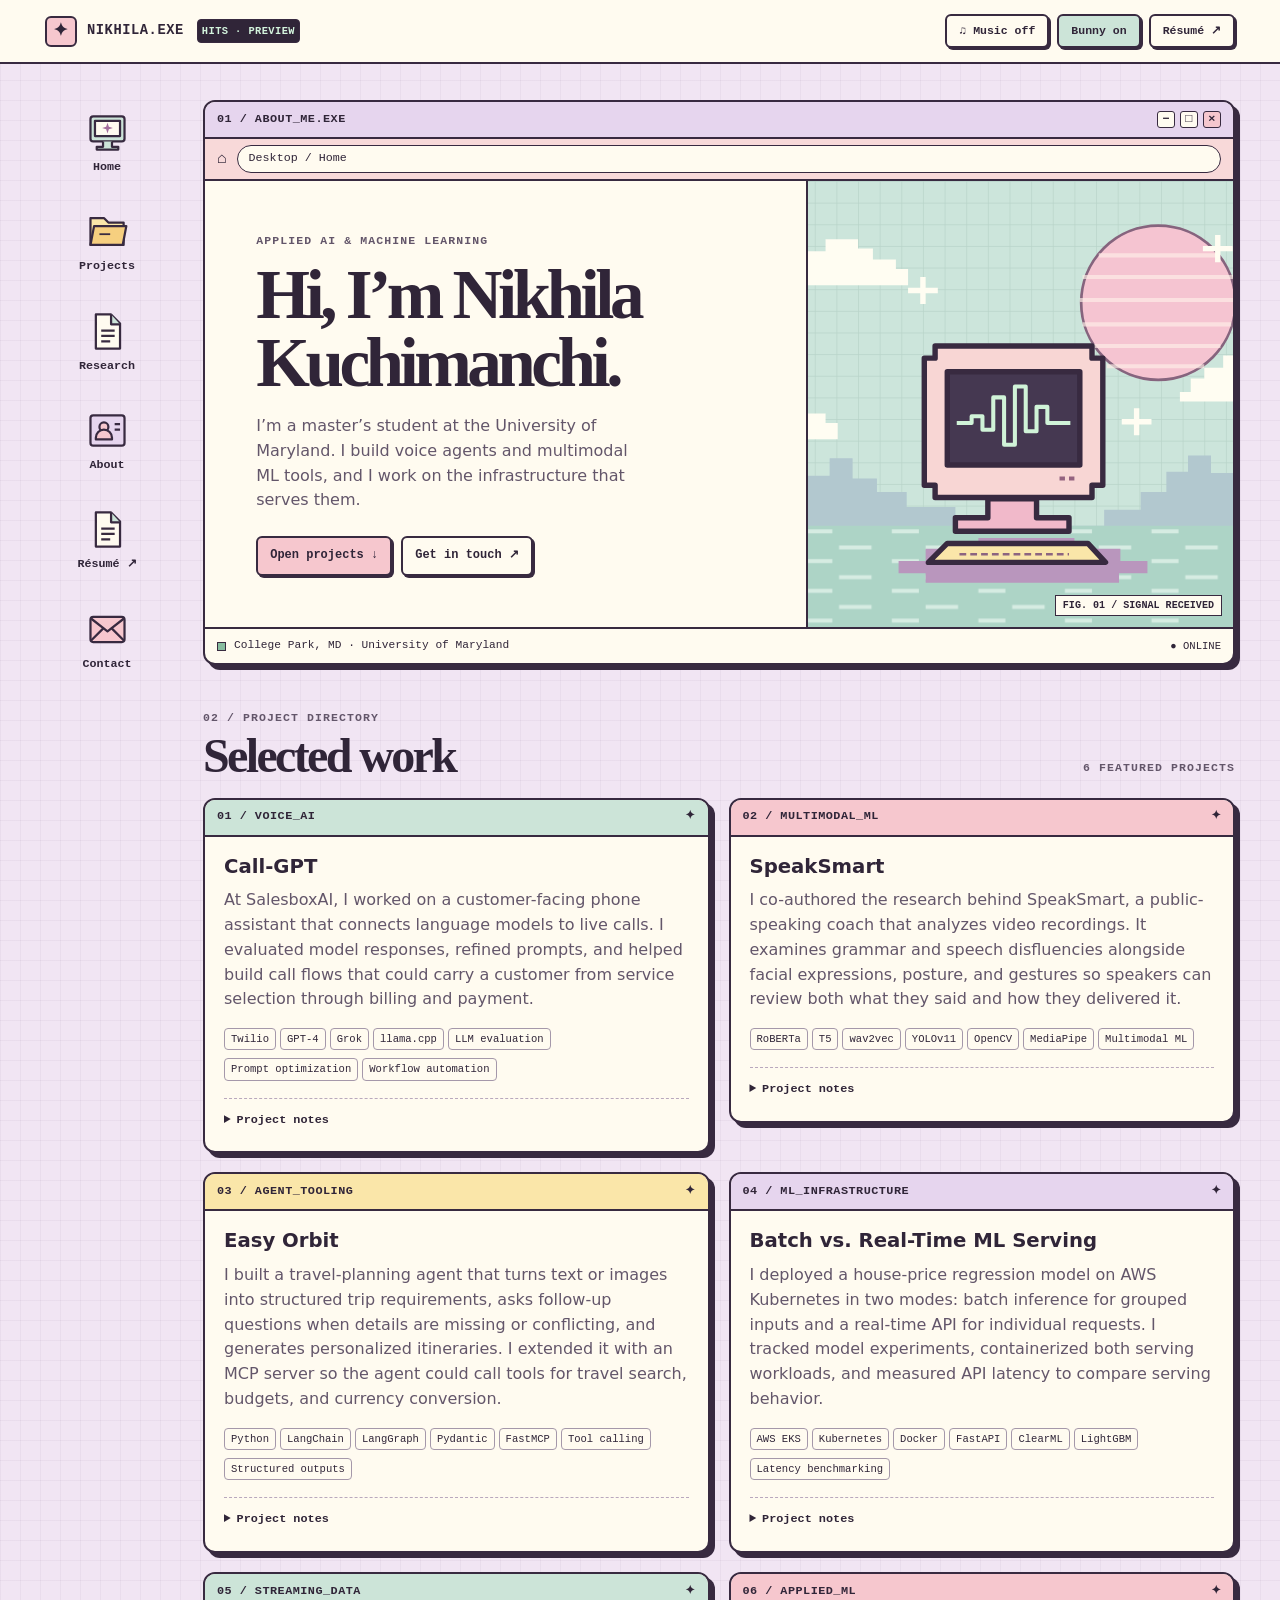
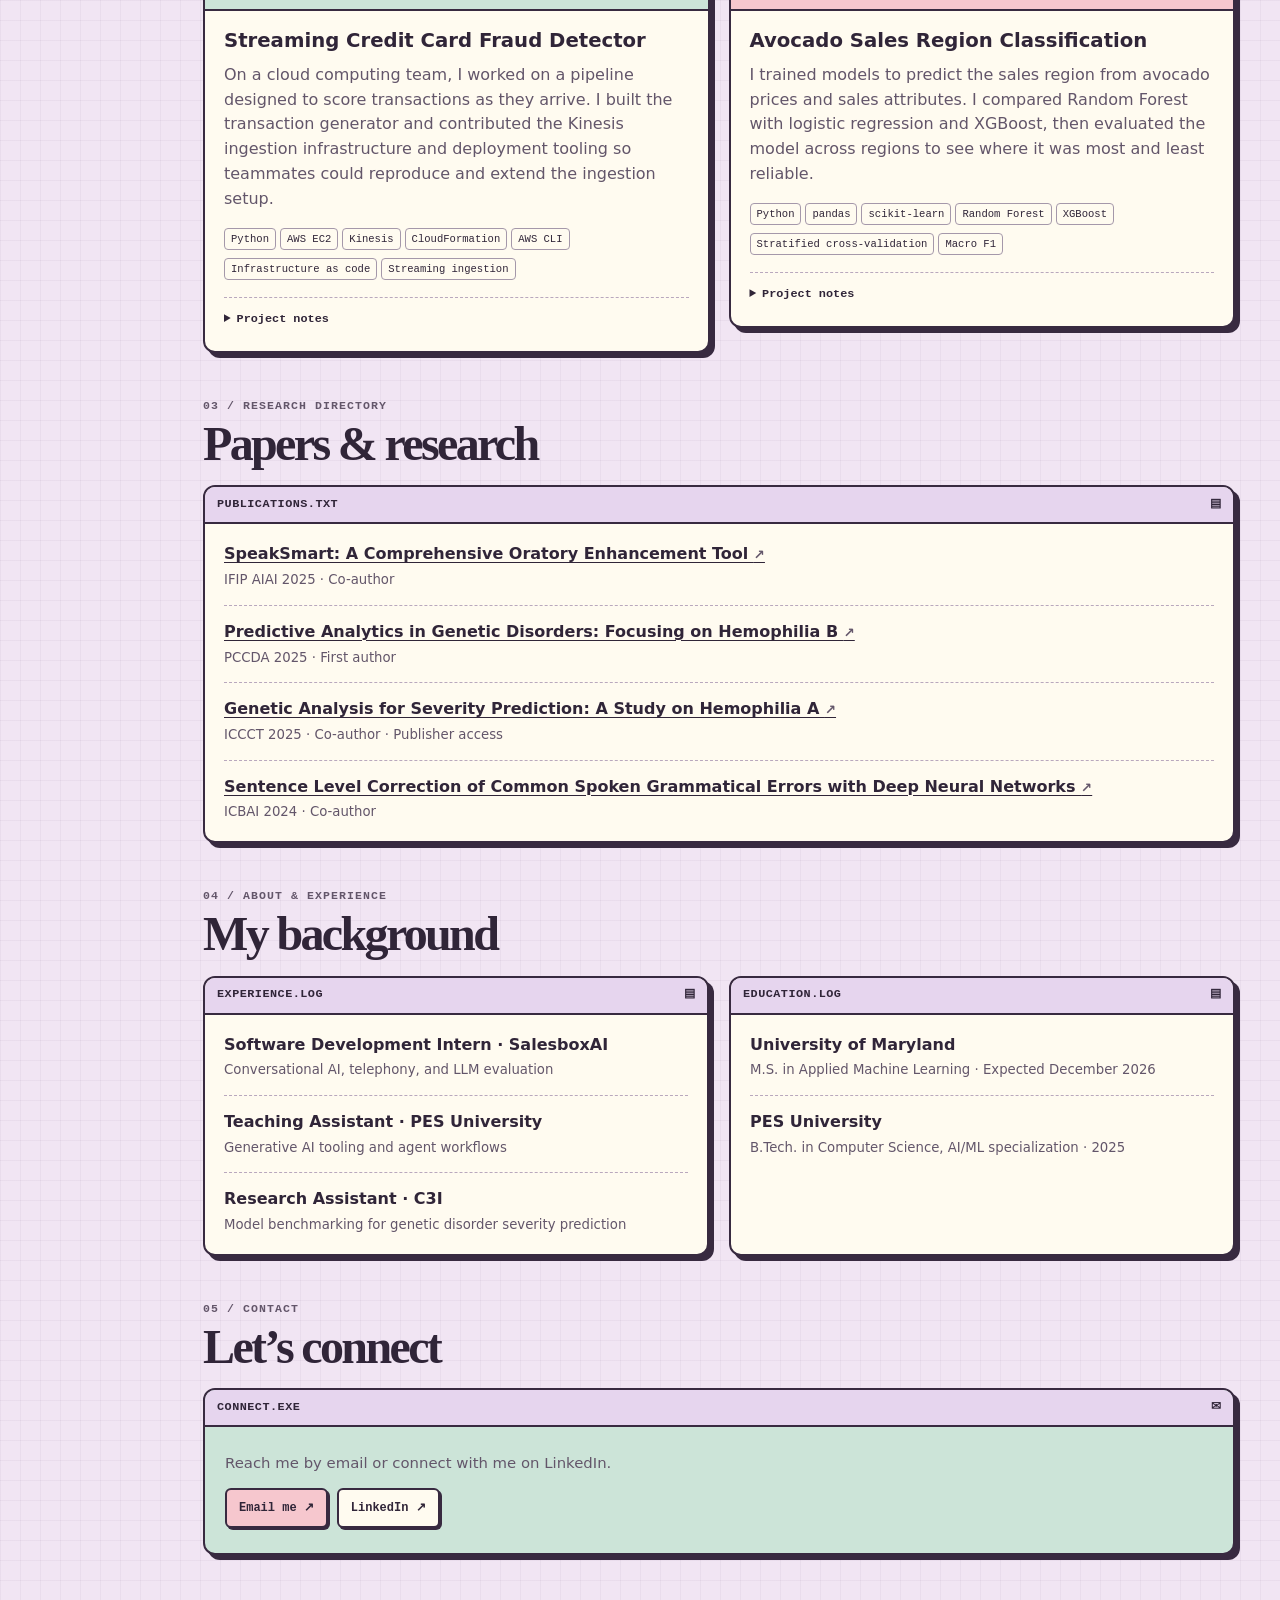
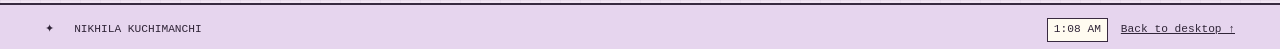
==== commit 695e745b: "Add files via upload" ====
--- a/index.html
+++ b/index.html
@@ -10,6 +10,7 @@
 <meta name="theme-color" content="#e4d5ec">
 <title>Nikhila Kuchimanchi | Applied AI & ML</title>
 <link rel="stylesheet" href="style.css">
+<script src="desktop.js" defer></script>
 </head>
 <body id="top">
 <a class="skip" href="#main">Skip to content</a>
@@ -22,8 +23,18 @@
 </svg>
 <header class="top">
   <div class="shell">
-    <a href="#top" class="brand mono"><span class="brand-mark" aria-hidden="true">✦</span> NIKHILA.EXE</a>
-    <a class="button alt header-link" href="resume.html" target="_blank" rel="noopener">Résumé ↗</a>
+    <div class="desktop-identity">
+      <a href="#top" class="brand mono"><span class="brand-mark" aria-hidden="true">✦</span> NIKHILA.EXE</a>
+      <span class="hit-counter" title="Homepage loads counted since the counter was added">
+        <span id="counter-status">HITS · PREVIEW</span>
+        <img id="counter-badge" width="110" height="20" alt="Public homepage hit counter" referrerpolicy="no-referrer" hidden>
+      </span>
+    </div>
+    <div class="desktop-tools">
+      <button class="button alt header-link desktop-toggle" id="music-toggle" type="button" aria-label="Background music" aria-pressed="false" hidden>♫ Music off</button>
+      <button class="button alt header-link desktop-toggle" id="bunny-toggle" type="button" aria-label="Bunny companion" aria-pressed="true" hidden>Bunny on</button>
+      <a class="button alt header-link" href="resume.html" target="_blank" rel="noopener">Résumé ↗</a>
+    </div>
   </div>
 </header>
 <div class="shell desktop">
@@ -62,20 +73,22 @@
             <path d="M0 242h23v-12h18v-12h18v-13h17v15h18v10h22v11h36v14h110v-12h27v-13h19v-15h16v-12h17v13h19v12h24v11h16v91H0Z" fill="#b2c8cf"/>
             <path d="M0 255h400v75H0z" fill="#add4c6"/><path d="M0 255h400v75H0z" fill="url(#water)"/>
             <path d="M110 281h20v-9h39v-8h71v8h34v9h20v9h-21v7H130v-7h-20Z" fill="#b996bd"/>
+            <g class="hero-computer">
             <g stroke="#382a40" stroke-width="4" stroke-linejoin="round">
               <path d="M137 122h116v9h8v94h-8v9H137v-9h-8v-94h8Z" fill="#f8d6d4"/>
               <path d="M146 141h98v69h-98Z" fill="#453851"/>
               <path d="M176 235h36v14h24v10h-84v-10h24Z" fill="#f1b9ca"/>
               <path d="M146 268h104l13 14H132Z" fill="#fae6a9"/>
             </g>
-            <path d="M153 179h11v-5h8v10h8v-24h8v35h8v-43h8v33h8v-18h8v12h17" fill="none" stroke="#d0f3d8" stroke-width="3" stroke-linejoin="round"/>
+            <path class="hero-signal" pathLength="100" d="M153 179h11v-5h8v10h8v-24h8v35h8v-43h8v33h8v-18h8v12h17" fill="none" stroke="#d0f3d8" stroke-width="3" stroke-linejoin="round"/>
             <path d="M155 276h81" stroke="#8c6480" stroke-width="2" stroke-dasharray="5 3"/>
-            <path d="M229 220h13" stroke="#93627f" stroke-width="3" stroke-dasharray="4 3"/>
+            <path class="hero-led" d="M229 220h13" stroke="#93627f" stroke-width="3" stroke-dasharray="4 3"/>
+            </g>
           </svg>
           <span class="art-label" aria-hidden="true">FIG. 01 / SIGNAL RECEIVED</span>
         </div>
       </div>
-      <div class="status"><span class="status-dot" aria-hidden="true"></span> College Park, MD · University of Maryland</div>
+      <div class="status"><span class="status-dot" aria-hidden="true"></span> College Park, MD · University of Maryland <span class="status-online mono" aria-hidden="true">● ONLINE</span></div>
     </section>
 
     <section id="projects" aria-labelledby="projects-title">
@@ -184,6 +197,23 @@
     </section>
   </main>
 </div>
-<footer class="taskbar"><div class="shell mono"><span>✦ &nbsp; NIKHILA KUCHIMANCHI</span><a href="#top">Back to desktop ↑</a></div></footer>
+<footer class="taskbar">
+  <div class="shell mono">
+    <span>✦ &nbsp; NIKHILA KUCHIMANCHI</span>
+    <div class="taskbar-tools"><time id="desktop-clock" aria-label="Local time"></time><a href="#top">Back to desktop ↑</a></div>
+  </div>
+</footer>
+<audio id="desktop-audio" src="desktop-loop.mp3" preload="none" loop></audio>
+<div class="pixel-bunny" id="pixel-bunny" aria-hidden="true" hidden>
+  <svg viewBox="0 0 32 32" width="42" height="42" shape-rendering="crispEdges">
+    <path d="M10 30v-2H6v-2H4v-4H2v-5h2v-2h5v-2h5v-2h2V5h2V2h4v2h2v6h2V6h2v2h2v7h2v8h-2v3h-4v4h-6v-2h-4v2z" fill="#493044"/>
+    <path d="M8 25H6v-4H4v-4h4v3h2v-4h5v-2h3V6h2V4h2v8h3V8h3v8h2v6h-2v2h-4v4h-3v-3h-7v3h-3v-3z" fill="#a56b49"/>
+    <path d="M18 7h2v6h-2zm8 3h1v5h-1z" fill="#edb0b3"/>
+    <path d="M16 19h3v-4h6v2h3v5h-4v2h-8z" fill="#db9c72"/>
+    <path d="M24 17h2v3h-2z" fill="#35253b"/>
+    <path d="M27 21h3v1h-3z" fill="#e8a7a6"/>
+    <path d="M11 27h3v1h-3zm10 0h3v1h-3z" fill="#f1c6a2"/>
+  </svg>
+</div>
 </body>
 </html>
--- a/style.css
+++ b/style.css
@@ -147,3 +147,87 @@
   .subpage-intro { background: none; }
   article { break-inside: avoid; }
 }
+
+/* Desktop extras */
+.desktop-identity, .desktop-tools, .taskbar-tools {
+  display: flex;
+  flex-wrap: wrap;
+  align-items: center;
+  gap: 8px 13px;
+}
+.desktop-tools { gap: 8px; }
+.desktop-toggle { color: inherit; }
+.desktop-toggle[aria-pressed="true"] { background: var(--mint); }
+.hit-counter {
+  display: inline-flex;
+  align-items: center;
+  justify-content: center;
+  min-height: 24px;
+  padding: 1px 4px;
+  border: 1px solid var(--border);
+  border-radius: 4px;
+  background: var(--ink);
+  color: #d3f4dd;
+  font: 800 .65rem/1.2 var(--mono);
+  letter-spacing: .04em;
+}
+.hit-counter img { width: auto; max-width: 135px; height: 20px; }
+[hidden] { display: none !important; }
+.status-online { margin-left: auto; white-space: nowrap; font-size: .66rem; }
+#desktop-clock { color: var(--ink); background: var(--paper); border: 1px solid var(--border); padding: 2px 6px; }
+#desktop-clock:empty { display: none; }
+a, button, summary { transition: color .16s, background-color .16s, box-shadow .16s, transform .16s; }
+a:hover, summary:hover { color: #75416f; }
+a:focus-visible, button:focus-visible, summary:focus-visible { outline: 3px solid #7b477a; outline-offset: 4px; }
+.button:hover, .shortcut:hover { transform: translateY(-2px); }
+.button:active, .shortcut:active { transform: translateY(1px); box-shadow: none; }
+.shortcut svg, .brand-mark { transition: transform .18s ease-out; }
+.shortcut:hover svg, .shortcut:focus-visible svg, .brand:hover .brand-mark { transform: translateY(-3px) rotate(-8deg); }
+.research-list a:hover { text-decoration-thickness: 2px; }
+.hero-computer { animation: computer-bob 3.8s ease-in-out infinite; }
+.hero-signal { animation: signal-pulse 2.5s ease-in-out infinite; }
+.hero-led { animation: led-glow 2s ease-in-out infinite; }
+.pixel-bunny {
+  position: fixed;
+  top: 0;
+  left: 0;
+  z-index: 4;
+  pointer-events: none;
+}
+.pixel-bunny svg { display: block; transform: scaleX(var(--bunny-facing, 1)); }
+.pixel-bunny.is-hopping svg { animation: bunny-hop .28s ease-in-out infinite alternate; }
+@keyframes computer-bob {
+  0%, 100% { transform: translateY(0); }
+  50% { transform: translateY(-8px); }
+}
+@keyframes signal-pulse {
+  0%, 100% { opacity: .62; }
+  45% { opacity: 1; filter: drop-shadow(0 0 3px #9be9b8); }
+}
+@keyframes led-glow {
+  50% { stroke: #447b5b; }
+}
+@keyframes bunny-hop {
+  from { transform: translateY(0) scaleX(var(--bunny-facing, 1)); }
+  to { transform: translateY(-4px) scaleX(var(--bunny-facing, 1)); }
+}
+@media (hover: hover) and (pointer: fine) {
+  html {
+    cursor: url("data:image/svg+xml,%3Csvg xmlns='http://www.w3.org/2000/svg' width='28' height='28' viewBox='0 0 28 28' shape-rendering='crispEdges'%3E%3Cpath fill='%23382a40' d='M2 1h4v3h3v3h3v3h3v3h3v3h3v4h-7v6H9v-6H6v4H2z'/%3E%3Cpath fill='%23fffbf0' d='M4 4h2v3h3v3h3v3h3v3h3v2h-7v6h-1v-6H7v3H4z'/%3E%3Cpath fill='%23b284c3' d='M4 16h3v2H4z'/%3E%3C/svg%3E") 3 2, auto;
+  }
+  a, button, summary {
+    cursor: url("data:image/svg+xml,%3Csvg xmlns='http://www.w3.org/2000/svg' width='28' height='28' viewBox='0 0 28 28' shape-rendering='crispEdges'%3E%3Cpath fill='%23382a40' d='M9 2h5v7h3v2h5v2h3v8h-3v4H10v-4H7v-3H4v-4h3v2h2z'/%3E%3Cpath fill='%23f6c7ce' d='M11 4h1v8h3v1h6v2h2v5h-3v3h-8v-3H9v-3H7v-1h3v2h1z'/%3E%3C/svg%3E") 11 3, pointer;
+  }
+}
+@media (max-width: 520px) {
+  .top .shell { padding-block: 9px; gap: 8px; }
+  .status-online { display: none; }
+  .taskbar .shell { flex-wrap: wrap; }
+}
+@media (prefers-reduced-motion: reduce) {
+  a, button, summary, .shortcut svg, .brand-mark { transition: none; }
+  .button:hover, .button:active, .shortcut:hover, .shortcut:active,
+  .shortcut:hover svg, .shortcut:focus-visible svg, .brand:hover .brand-mark { transform: none; }
+  .hero-computer, .hero-signal, .hero-led, .pixel-bunny.is-hopping svg { animation: none; }
+  .pixel-bunny { display: none; }
+}
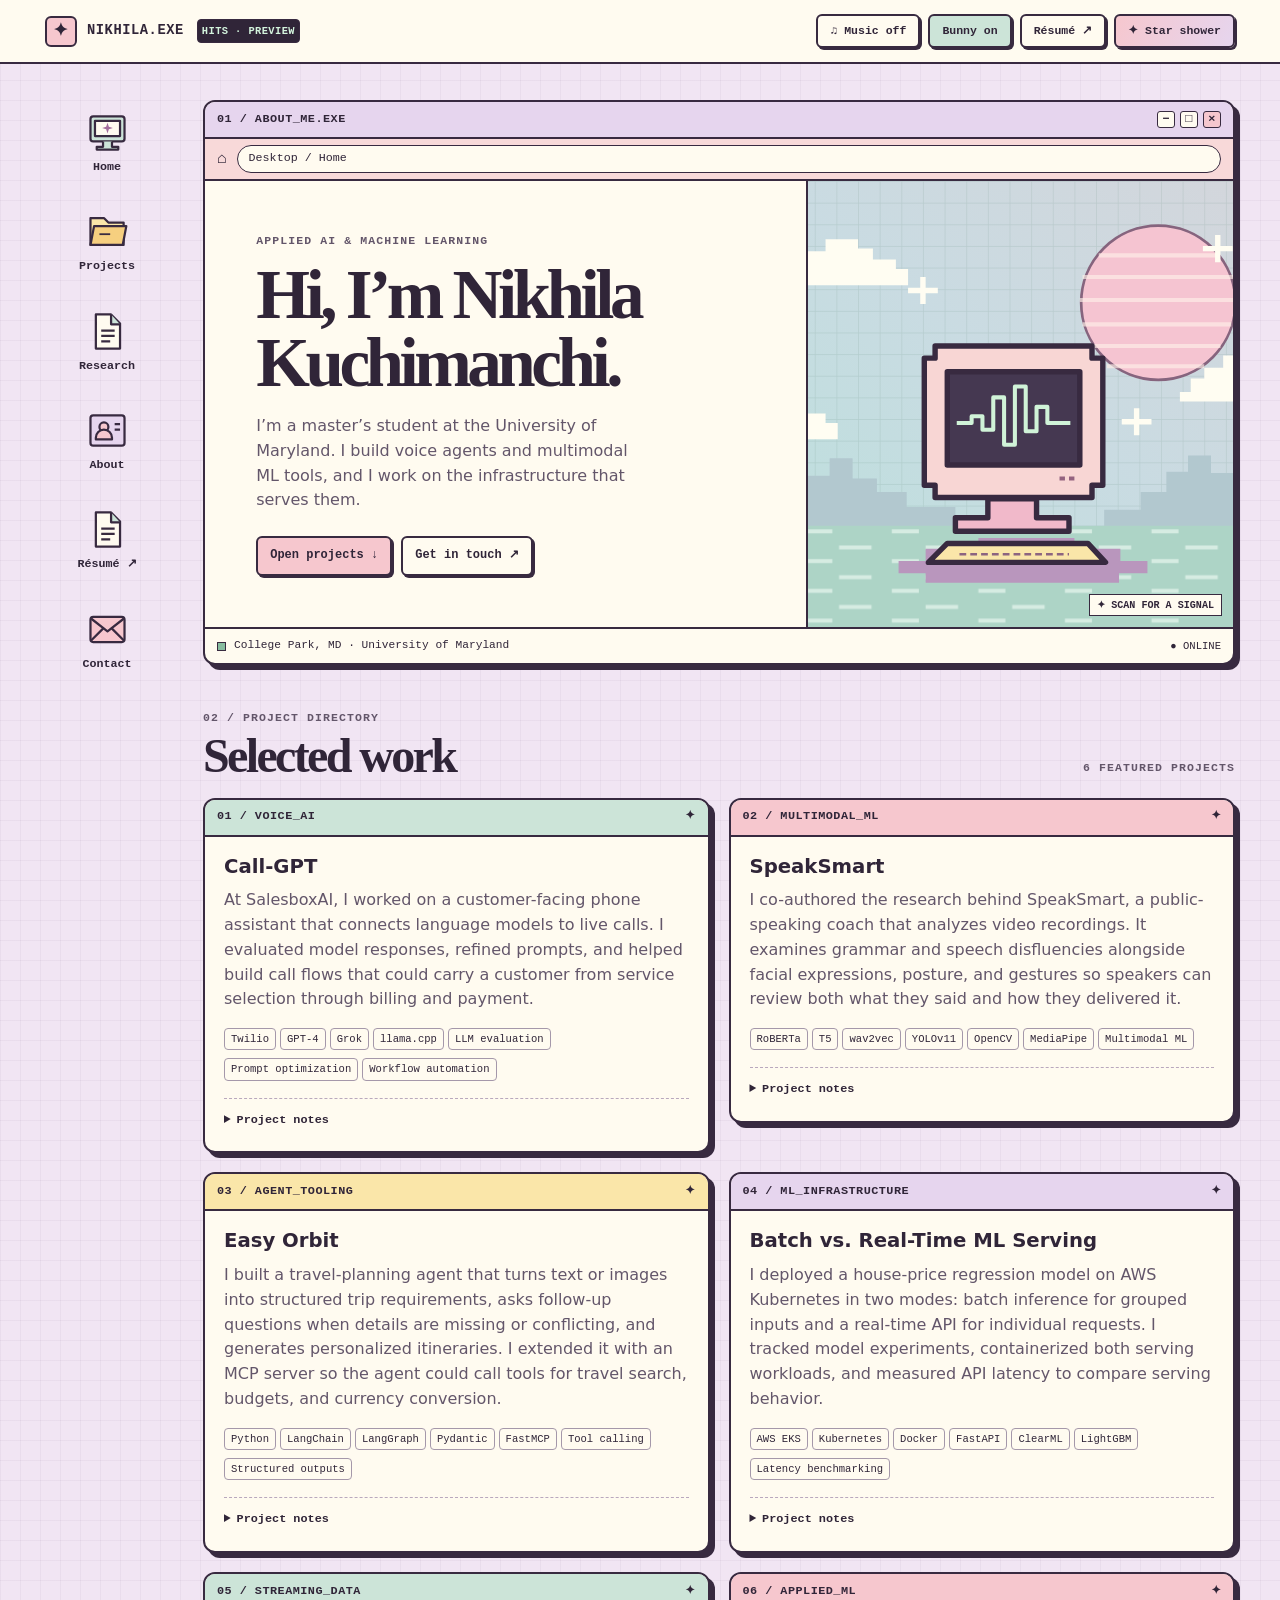
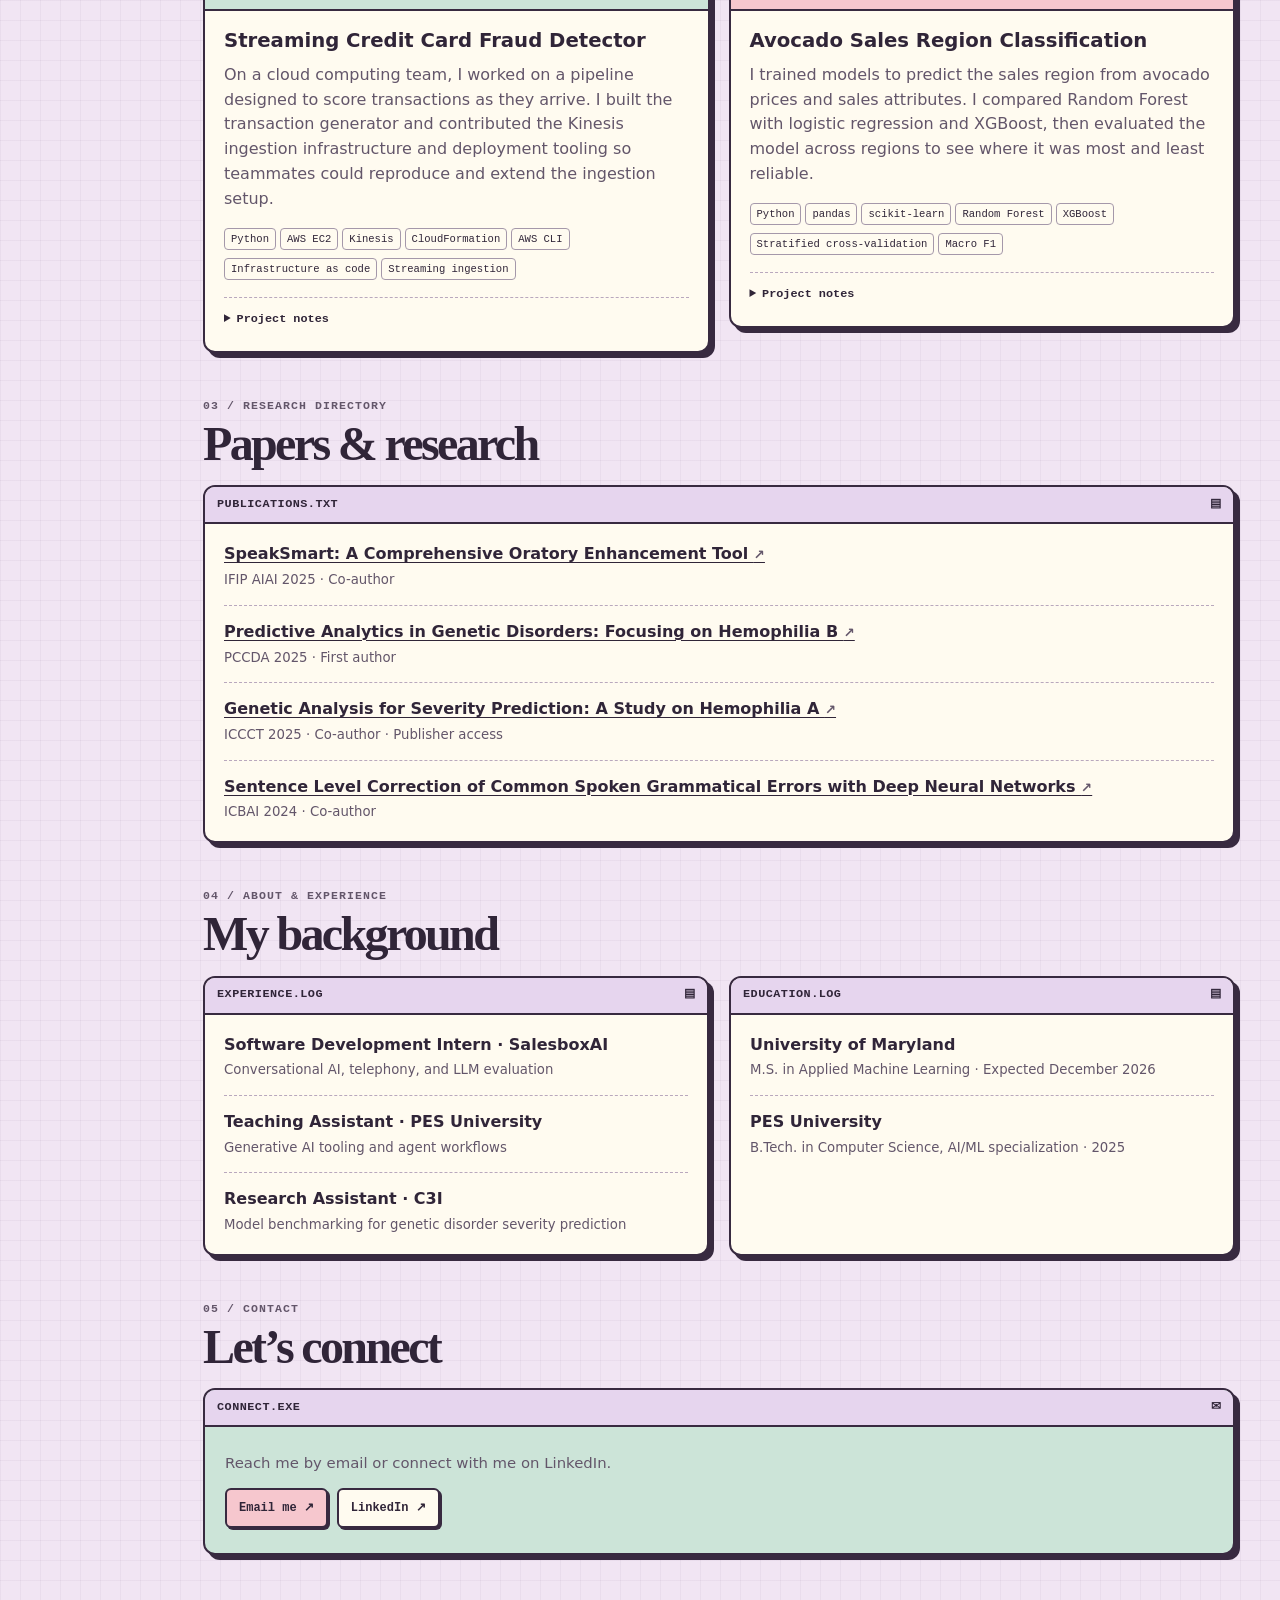
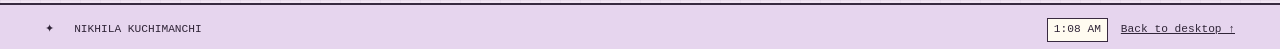
==== commit c85fc1af: "Add files via upload" ====
--- a/index.html
+++ b/index.html
@@ -24,7 +24,7 @@
 <header class="top">
   <div class="shell">
     <div class="desktop-identity">
-      <a href="#top" class="brand mono"><span class="brand-mark" aria-hidden="true">✦</span> NIKHILA.EXE</a>
+      <a href="#top" class="brand mono" data-star-shower><span class="brand-mark" aria-hidden="true">✦</span> NIKHILA.EXE</a>
       <span class="hit-counter" title="Homepage loads counted since the counter was added">
         <span id="counter-status">HITS · PREVIEW</span>
         <img id="counter-badge" width="110" height="20" alt="Public homepage hit counter" referrerpolicy="no-referrer" hidden>
@@ -34,6 +34,7 @@
       <button class="button alt header-link desktop-toggle" id="music-toggle" type="button" aria-label="Background music" aria-pressed="false" hidden>♫ Music off</button>
       <button class="button alt header-link desktop-toggle" id="bunny-toggle" type="button" aria-label="Bunny companion" aria-pressed="true" hidden>Bunny on</button>
       <a class="button alt header-link" href="resume.html" target="_blank" rel="noopener">Résumé ↗</a>
+      <button class="button header-link star-button" id="star-button" type="button" data-star-shower hidden>✦ Star shower</button>
     </div>
   </div>
 </header>
@@ -60,12 +61,18 @@
         <div class="art">
           <svg viewBox="0 0 400 330" preserveAspectRatio="xMidYMid slice" role="img" aria-label="Pixel art of a retro computer showing a speech waveform under a pastel sky">
             <defs>
+              <linearGradient id="sky-aurora" x1="0" y1="1" x2="1" y2="0">
+                <stop stop-color="#98d8de"/>
+                <stop offset=".52" stop-color="#c4c9ef"/>
+                <stop offset="1" stop-color="#e3b8db"/>
+              </linearGradient>
               <pattern id="sky-grid" width="16" height="16" patternUnits="userSpaceOnUse"><path d="M16 0H0v16" fill="none" stroke="#6b8f83" stroke-opacity=".2"/></pattern>
               <pattern id="water" width="64" height="22" patternUnits="userSpaceOnUse"><path d="M2 7h24m15 10h20" fill="none" stroke="#f7fff9" stroke-width="3" opacity=".55"/></pattern>
               <path id="cloud" d="M0 33h8V23h10v-8h14V6h24v7h11v8h17v7h9v12H0Z"/>
               <path id="spark" d="M9 0h4v8h9v4h-9v8H9v-8H0V8h9Z"/>
             </defs>
             <path fill="#cce5db" d="M0 0h400v330H0z"/>
+            <path class="hero-aurora" fill="url(#sky-aurora)" d="M0 0h400v330H0z"/>
             <path fill="url(#sky-grid)" d="M0 0h400v330H0z"/>
             <circle cx="302" cy="90" r="57" fill="#f5c4d1" stroke="#86647e" stroke-width="2"/>
             <path d="M258 55h88m-100 16h113m-115 17h115m-113 18h110m-104 16h96m-84 15h72" fill="none" stroke="#fff0e9" stroke-width="3" opacity=".65"/>
@@ -85,7 +92,7 @@
             <path class="hero-led" d="M229 220h13" stroke="#93627f" stroke-width="3" stroke-dasharray="4 3"/>
             </g>
           </svg>
-          <span class="art-label" aria-hidden="true">FIG. 01 / SIGNAL RECEIVED</span>
+          <button class="art-label signal-button" id="signal-button" type="button" aria-label="Scan for a hidden signal" hidden><span id="signal-message" aria-live="polite">✦ SCAN FOR A SIGNAL</span></button>
         </div>
       </div>
       <div class="status"><span class="status-dot" aria-hidden="true"></span> College Park, MD · University of Maryland <span class="status-online mono" aria-hidden="true">● ONLINE</span></div>
@@ -204,16 +211,25 @@
   </div>
 </footer>
 <audio id="desktop-audio" src="desktop-loop.mp3" preload="none" loop></audio>
-<div class="pixel-bunny" id="pixel-bunny" aria-hidden="true" hidden>
-  <svg viewBox="0 0 32 32" width="42" height="42" shape-rendering="crispEdges">
-    <path d="M10 30v-2H6v-2H4v-4H2v-5h2v-2h5v-2h5v-2h2V5h2V2h4v2h2v6h2V6h2v2h2v7h2v8h-2v3h-4v4h-6v-2h-4v2z" fill="#493044"/>
-    <path d="M8 25H6v-4H4v-4h4v3h2v-4h5v-2h3V6h2V4h2v8h3V8h3v8h2v6h-2v2h-4v4h-3v-3h-7v3h-3v-3z" fill="#a56b49"/>
-    <path d="M18 7h2v6h-2zm8 3h1v5h-1z" fill="#edb0b3"/>
-    <path d="M16 19h3v-4h6v2h3v5h-4v2h-8z" fill="#db9c72"/>
-    <path d="M24 17h2v3h-2z" fill="#35253b"/>
-    <path d="M27 21h3v1h-3z" fill="#e8a7a6"/>
-    <path d="M11 27h3v1h-3zm10 0h3v1h-3z" fill="#f1c6a2"/>
+<div class="bunny-companion" id="desktop-bunny" aria-hidden="true" hidden>
+  <svg viewBox="0 0 64 64" width="64" height="64" fill="none">
+    <ellipse cx="32" cy="59" rx="24" ry="3" fill="#382a40" opacity=".17"/>
+    <g stroke="#4a3039" stroke-width="2.4" stroke-linecap="round" stroke-linejoin="round">
+      <path d="M15 40c-6-7-14-2-12 5 1 4 6 7 12 6" fill="#efd1b7"/>
+      <path d="M40 24C38 14 33 3 38 2c6-2 10 11 10 20" fill="#a96e51"/>
+      <path d="M47 22C47 12 50 3 54 5c5 2 2 13-1 21" fill="#bc805e"/>
+      <path d="M42 24c-5 1-10 6-10 12-9-5-22-1-23 9-2 8 4 12 16 12h26c6 0 9-6 4-8 7-3 9-10 6-16-3-8-10-11-19-9Z" fill="#bc805e"/>
+      <path d="M47 43c2-6 7-8 13-7 2 6 0 11-5 13 0 4-5 6-9 5" fill="#ebc0a0" stroke="none"/>
+      <path d="M25 46c-6-2-11 2-11 7 0 3 6 4 13 4h6c3-4-2-7-5-7" fill="#d8986c"/>
+      <path d="M44 51c3-3 8-2 11 0" />
+    </g>
+    <path d="M42 20c-1-3-4-12-3-13 2-1 4 7 5 12M50 20c1-5 3-12 4-11 2 1 0 8-2 12" stroke="#e9a7ad" stroke-width="2.3" stroke-linecap="round"/>
+    <ellipse cx="50" cy="34" rx="2.6" ry="3.1" fill="#392637"/>
+    <circle cx="50.8" cy="33" r=".8" fill="#fffaf0"/>
+    <ellipse cx="49" cy="42" rx="4" ry="2.2" fill="#df979d"/>
+    <path d="M60 38l-3 1 2 2" fill="#7e4b58"/>
   </svg>
 </div>
+<div class="star-shower" id="star-shower" aria-hidden="true"></div>
 </body>
 </html>
--- a/style.css
+++ b/style.css
@@ -187,15 +187,15 @@
 .hero-computer { animation: computer-bob 3.8s ease-in-out infinite; }
 .hero-signal { animation: signal-pulse 2.5s ease-in-out infinite; }
 .hero-led { animation: led-glow 2s ease-in-out infinite; }
-.pixel-bunny {
+.bunny-companion {
   position: fixed;
   top: 0;
   left: 0;
   z-index: 4;
   pointer-events: none;
 }
-.pixel-bunny svg { display: block; transform: scaleX(var(--bunny-facing, 1)); }
-.pixel-bunny.is-hopping svg { animation: bunny-hop .28s ease-in-out infinite alternate; }
+.bunny-companion svg { display: block; transform: scaleX(var(--bunny-facing, 1)); }
+.bunny-companion.is-hopping svg { animation: bunny-hop .28s ease-in-out infinite alternate; }
 @keyframes computer-bob {
   0%, 100% { transform: translateY(0); }
   50% { transform: translateY(-8px); }
@@ -228,6 +228,40 @@
   a, button, summary, .shortcut svg, .brand-mark { transition: none; }
   .button:hover, .button:active, .shortcut:hover, .shortcut:active,
   .shortcut:hover svg, .shortcut:focus-visible svg, .brand:hover .brand-mark { transform: none; }
-  .hero-computer, .hero-signal, .hero-led, .pixel-bunny.is-hopping svg { animation: none; }
-  .pixel-bunny { display: none; }
-}
+  .hero-computer, .hero-signal, .hero-led, .bunny-companion.is-hopping svg { animation: none; }
+  .bunny-companion { display: none; }
+}
+
+/* Animated sky and desktop surprises */
+.hero-aurora { opacity: .35; animation: sky-colors 10s ease-in-out infinite alternate; }
+@keyframes sky-colors {
+  from { opacity: .12; }
+  to { opacity: .86; }
+}
+.star-button { background: linear-gradient(115deg, var(--pink), var(--lilac)); color: var(--ink); }
+.star-button:hover { background: var(--pink); }
+.signal-button { color: var(--ink); border-radius: 0; }
+.signal-button:hover { background: var(--yellow); }
+.star-shower { position: fixed; inset: 0; overflow: hidden; pointer-events: none; z-index: 6; }
+.star-shower span {
+  position: absolute;
+  top: -8px;
+  left: var(--left);
+  color: var(--color);
+  font: var(--size)/1 Georgia, serif;
+  text-shadow: 1px 1px #57375e, -1px -1px #fff7f9;
+  animation: star-fall var(--duration) var(--delay) linear both;
+}
+@keyframes star-fall {
+  from { transform: translate3d(0, 0, 0) rotate(0deg); opacity: 0; }
+  6% { opacity: 1; }
+  80% { opacity: .95; }
+  to { transform: translate3d(var(--drift), calc(100vh + 60px), 0) rotate(var(--spin)); opacity: 0; }
+}
+@media (max-width: 720px) {
+  .signal-button { display: inline-block; bottom: auto; top: 9px; left: 9px; right: auto; }
+}
+@media (prefers-reduced-motion: reduce) {
+  .hero-aurora { animation: none; }
+  .star-shower span { top: var(--rest-top); animation: none; opacity: .9; }
+}
